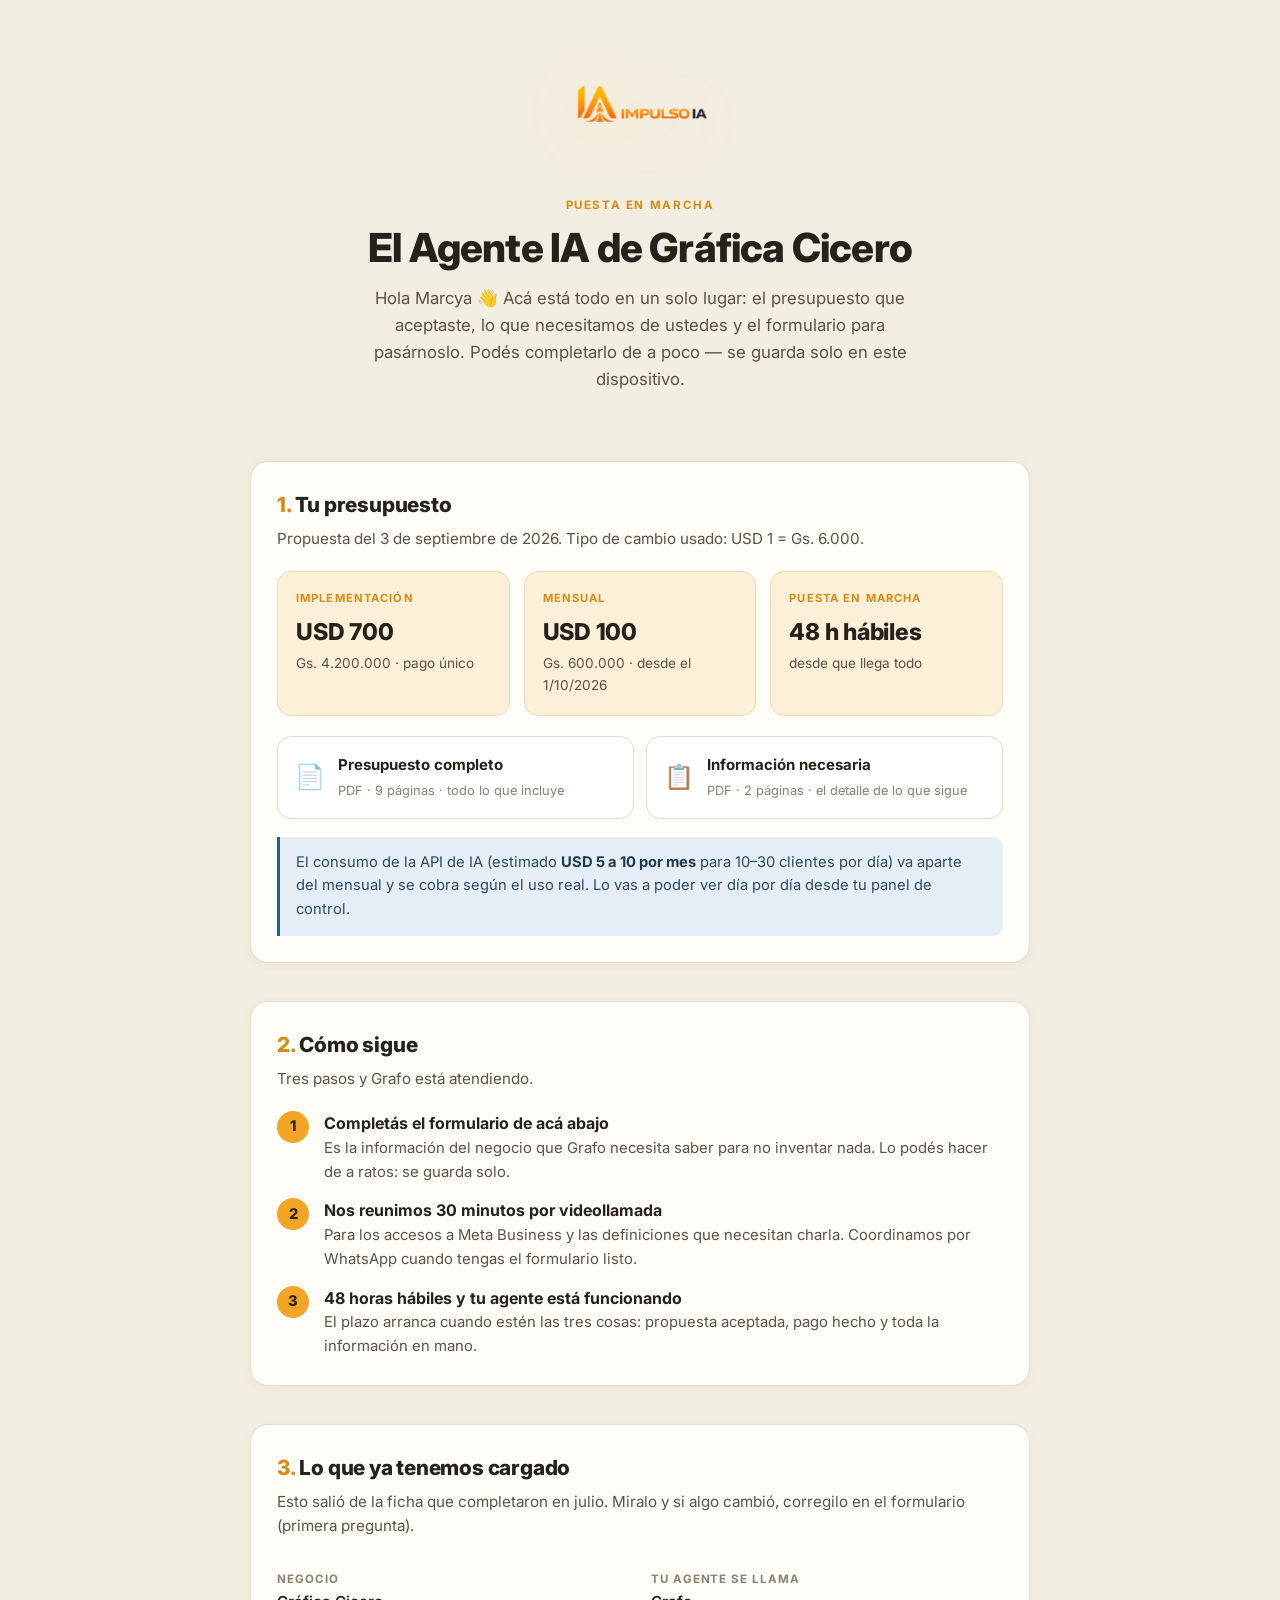
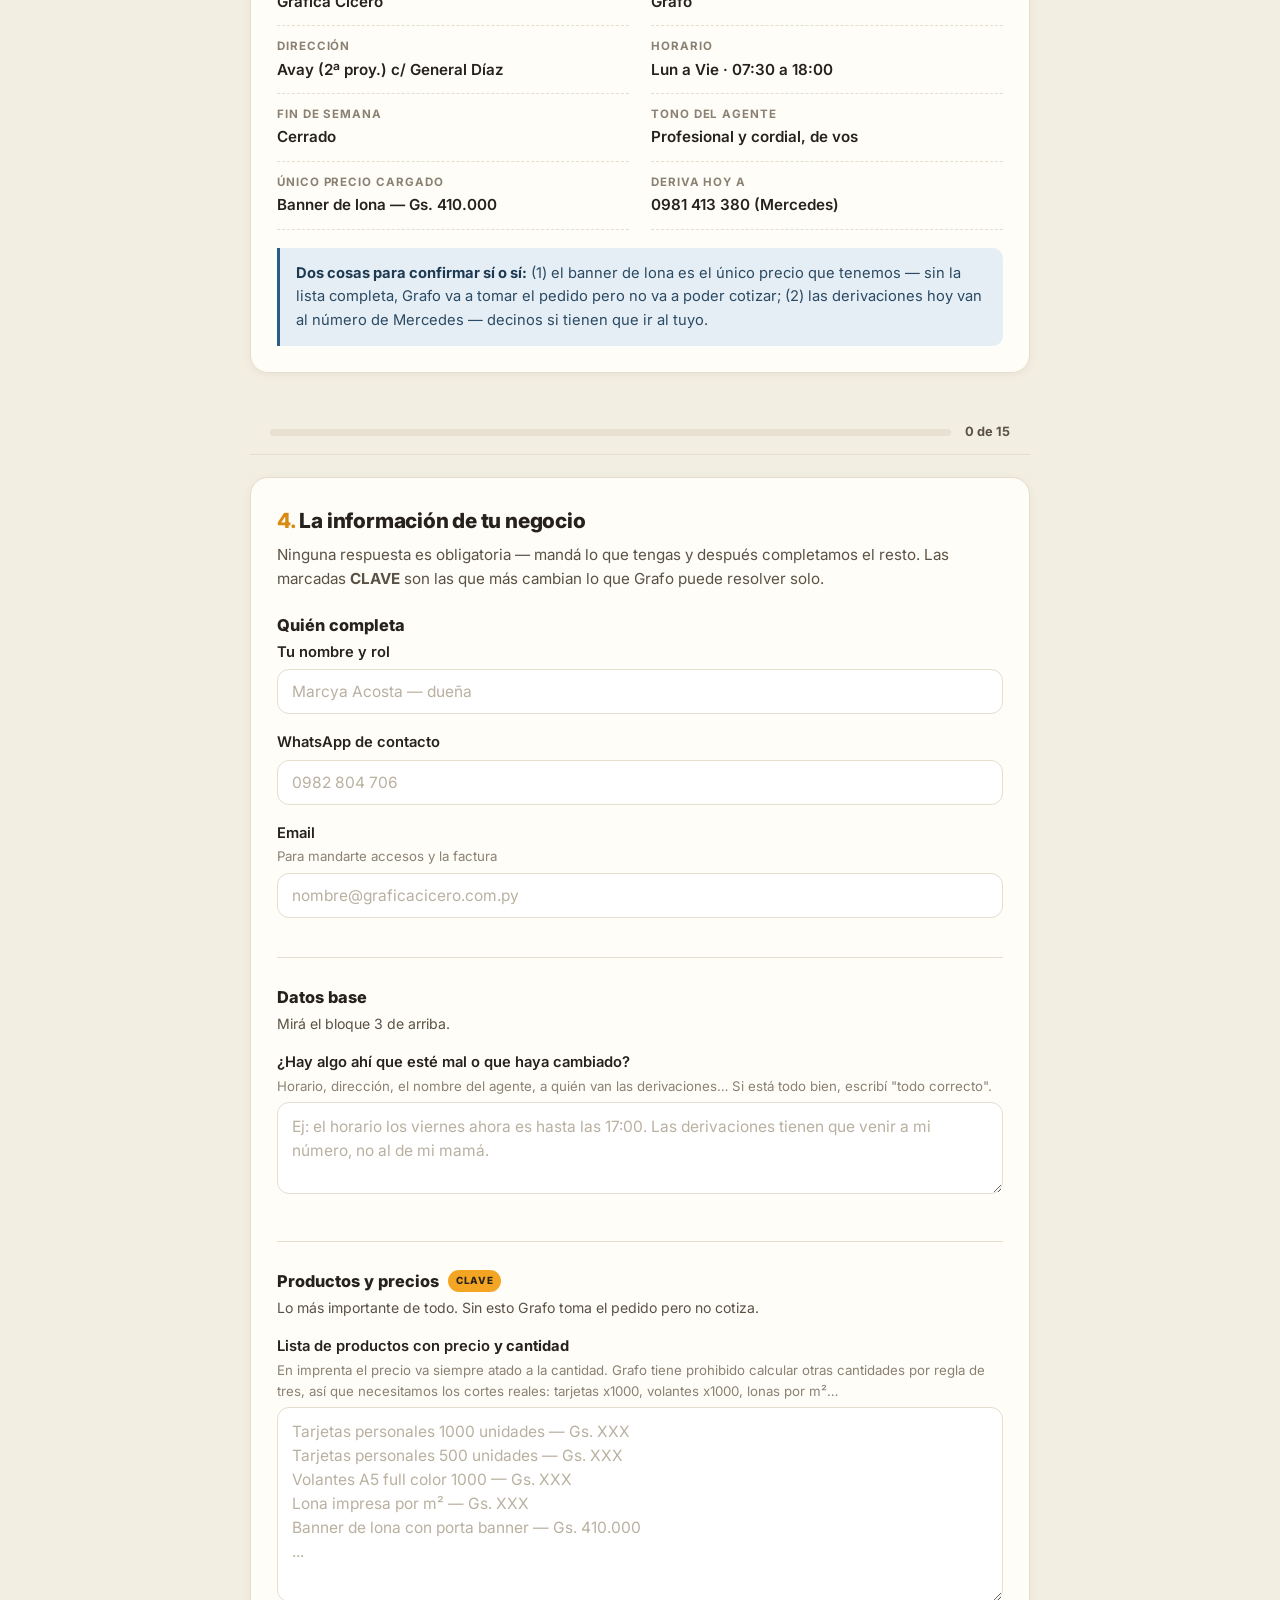
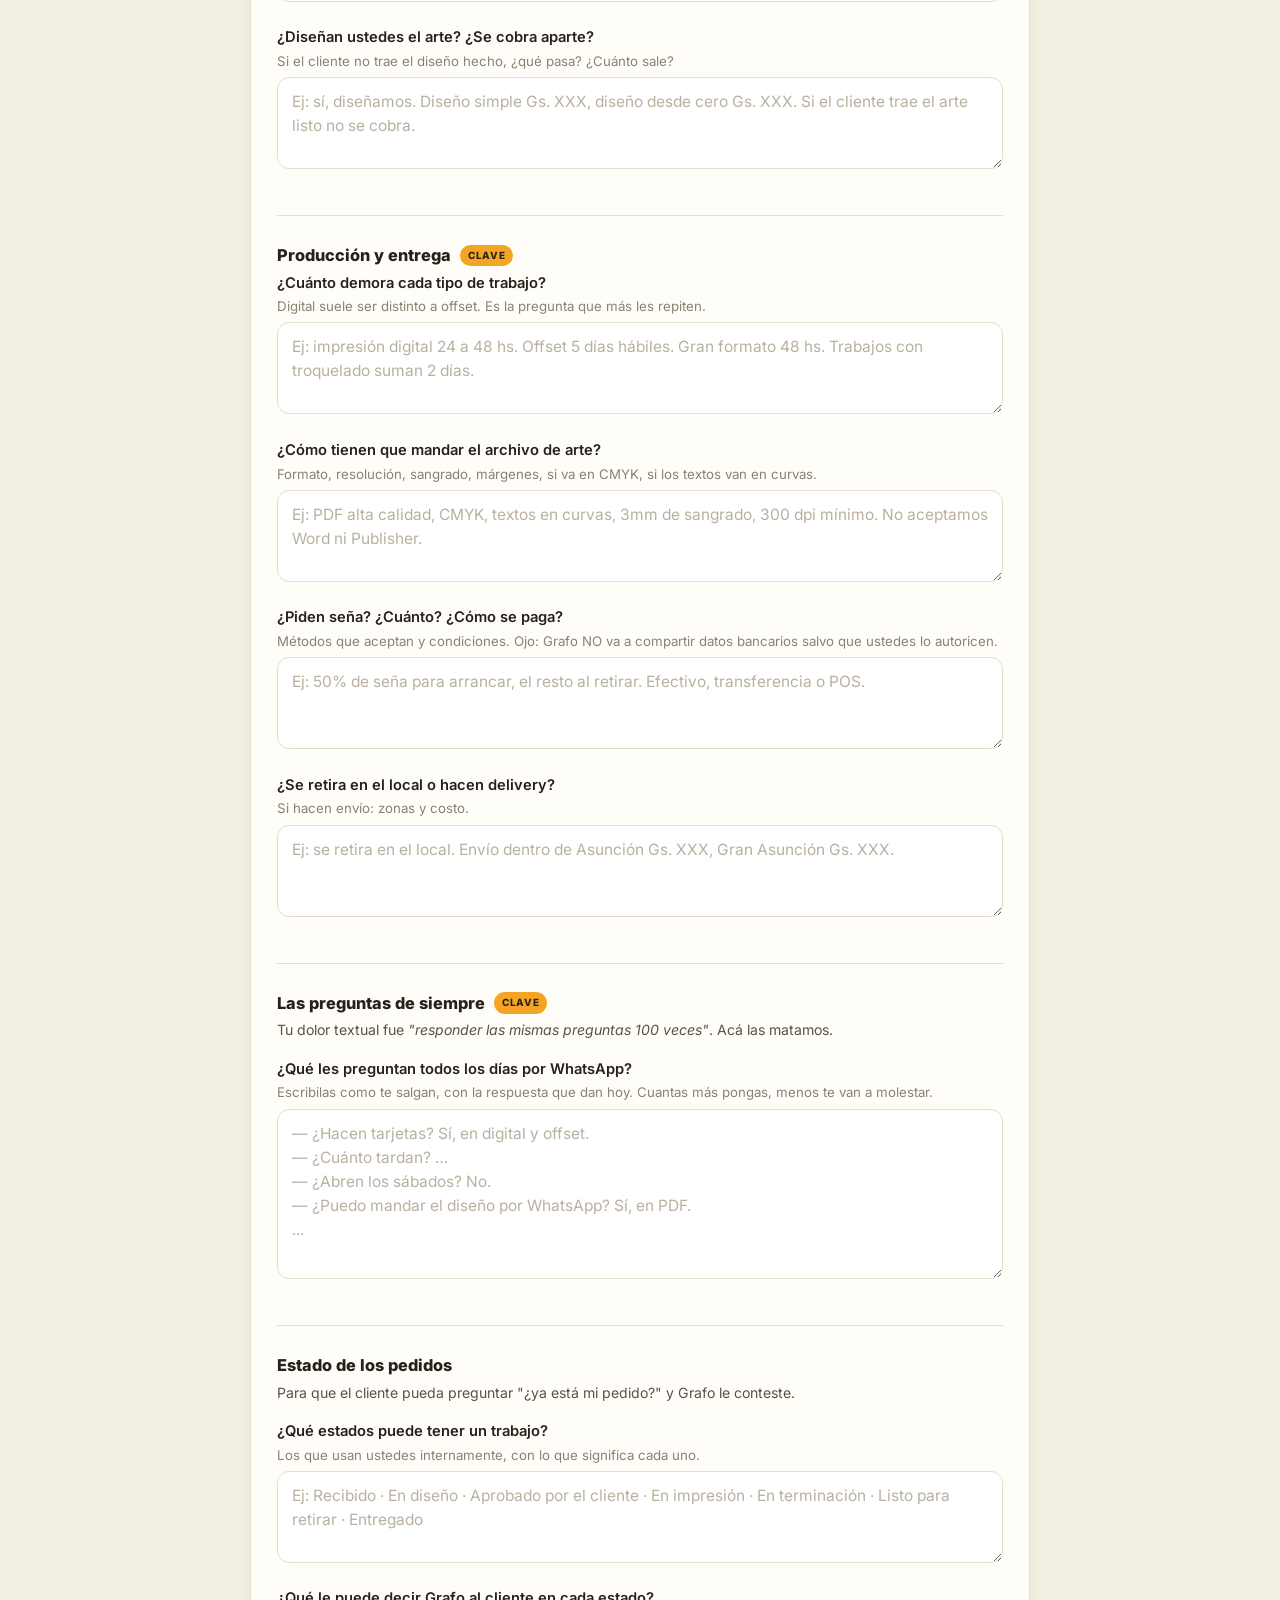
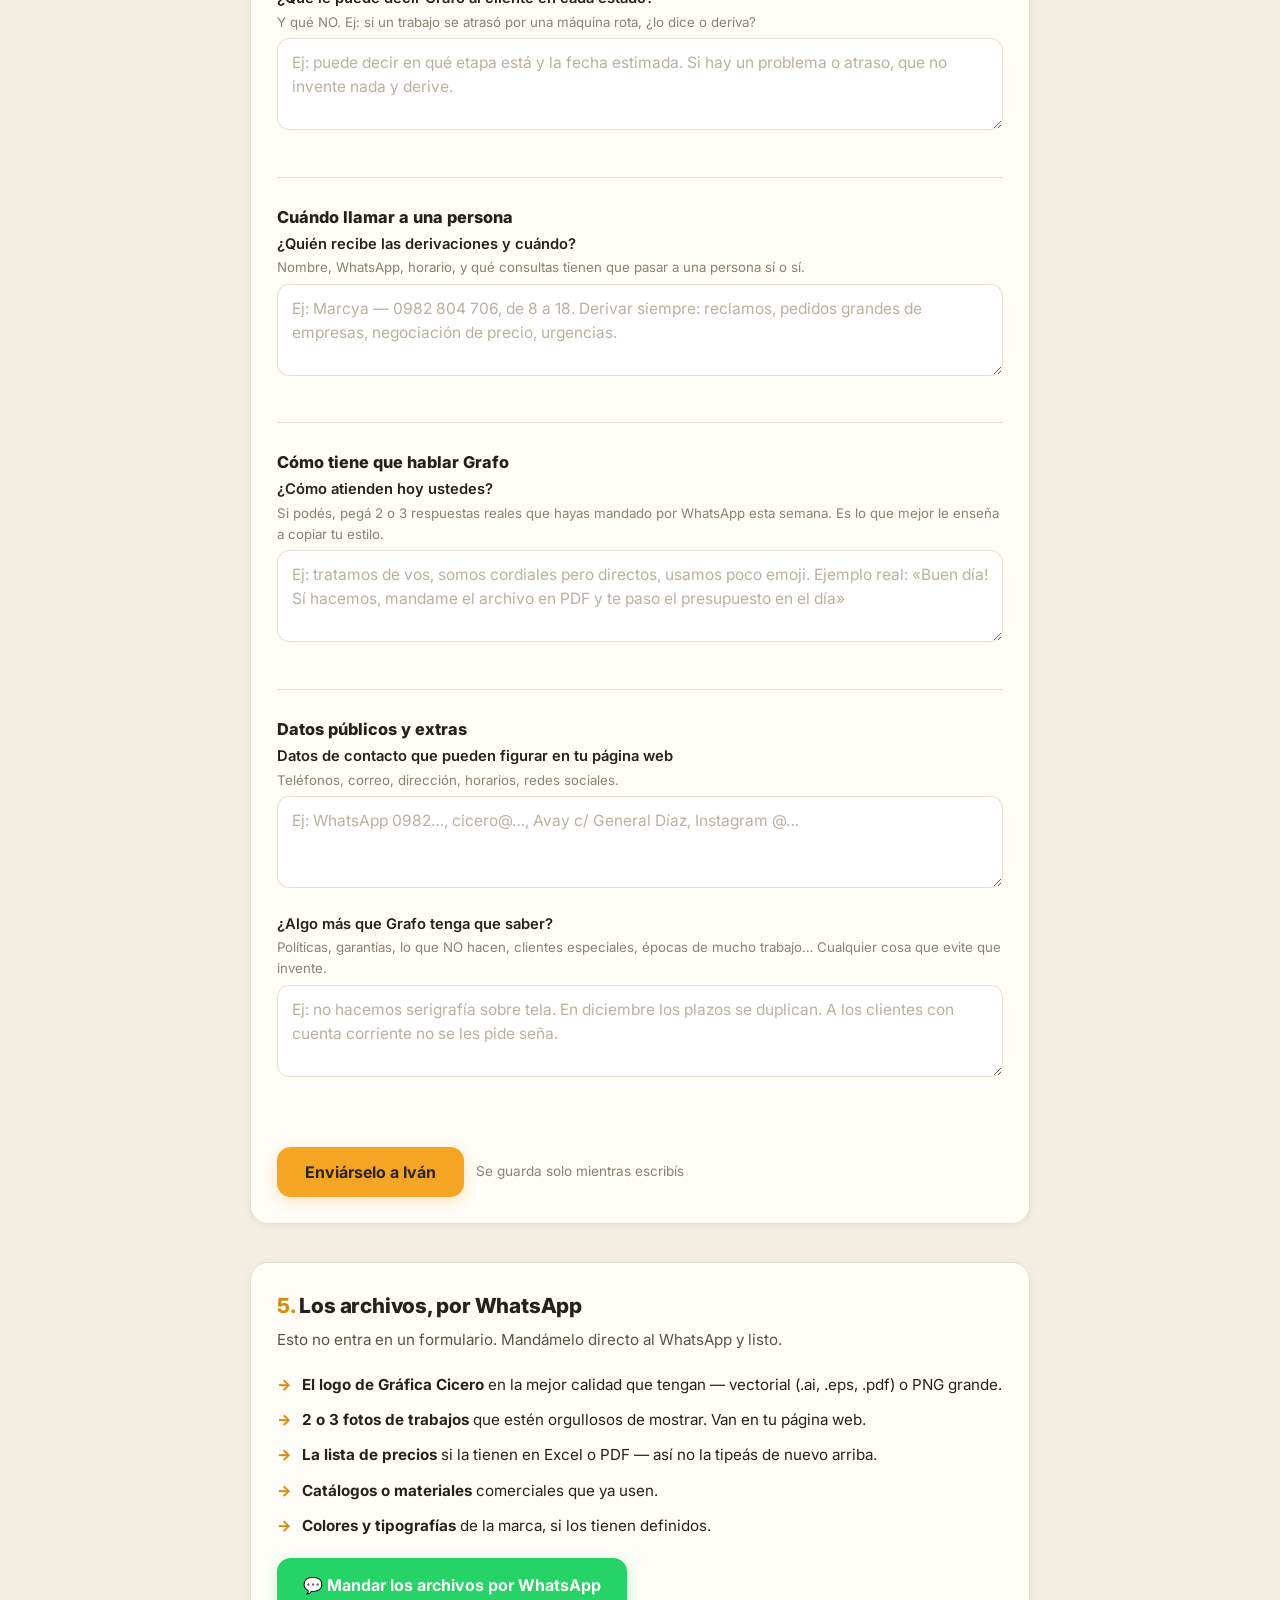
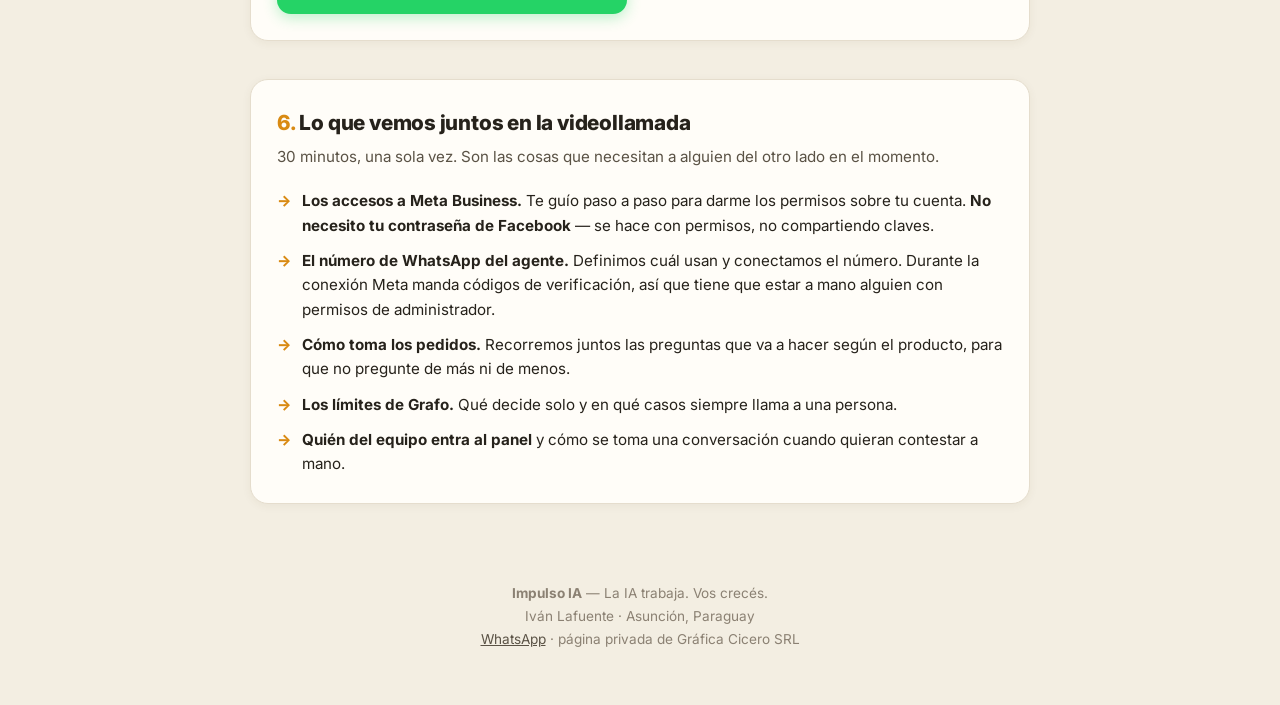
==== cicero-f84e6c615624/index.html @ 538442cf "feat: landing privada de onboarding para Grafica Cicero Pagina en /cicero-f84e6c615624/ (URL secreta" ====
<!DOCTYPE html>
<html lang="es">
<head>
<meta charset="UTF-8">
<meta name="viewport" content="width=device-width, initial-scale=1.0">
<meta name="theme-color" content="#F3EEE2">
<title>Gráfica Cicero — Puesta en marcha de tu Agente IA</title>
<meta name="description" content="Todo lo necesario para poner en marcha el Agente IA de Gráfica Cicero SRL.">
<!-- Página privada: no debe indexarse. Tiene montos del presupuesto. -->
<meta name="robots" content="noindex, nofollow">
<meta name="googlebot" content="noindex, nofollow">
<link rel="icon" href="../assets/favicon.png" type="image/png">
<link rel="preconnect" href="https://fonts.googleapis.com">
<link rel="preconnect" href="https://fonts.gstatic.com" crossorigin>
<link href="https://fonts.googleapis.com/css2?family=Inter:wght@400;500;600;700;800&display=swap" rel="stylesheet">
<style>
  :root{
    --cream:#F3EEE2; --card:#fffdf8; --ink:#26221b; --ink2:#5a5245; --ink3:#8b8173;
    --amber:#F5A524; --amber-dark:#d98a12; --amber-soft:#fdf0d8;
    --line:#e5ddcd; --green:#2f8f4e; --green-soft:#e8f5ec;
    --blue:#2c5d87; --blue-soft:#e6eef5;
    --shadow:0 2px 10px rgba(90,74,40,.06); --shadow-lg:0 10px 34px rgba(90,74,40,.10);
  }
  *{box-sizing:border-box;margin:0;padding:0}
  html{scroll-behavior:smooth}
  body{font-family:'Inter',system-ui,-apple-system,sans-serif;background:var(--cream);color:var(--ink);
    line-height:1.6;-webkit-font-smoothing:antialiased}
  .wrap{max-width:820px;margin:0 auto;padding:0 20px}

  /* ── Encabezado ─────────────────────────────────────────── */
  header{padding:48px 0 30px;text-align:center}
  header img{width:min(52%,180px);height:auto;margin:0 auto 26px;display:block;
    filter:drop-shadow(0 8px 26px rgba(245,165,36,.22))}
  .eyebrow{font-size:.72rem;font-weight:700;letter-spacing:.14em;text-transform:uppercase;
    color:var(--amber-dark);margin-bottom:10px}
  h1{font-size:clamp(1.7rem,5vw,2.5rem);font-weight:800;letter-spacing:-.02em;line-height:1.18}
  .lead{color:var(--ink2);margin-top:14px;font-size:1.05rem;max-width:560px;margin-left:auto;margin-right:auto}

  /* ── Bloques ────────────────────────────────────────────── */
  section{margin:38px 0}
  .card{background:var(--card);border:1px solid var(--line);border-radius:18px;
    padding:26px;box-shadow:var(--shadow)}
  h2{font-size:1.3rem;font-weight:800;letter-spacing:-.01em;margin-bottom:6px}
  h2 .num{color:var(--amber-dark)}
  .sub{color:var(--ink2);font-size:.95rem;margin-bottom:20px}

  /* ── Cifras del acuerdo ─────────────────────────────────── */
  .cifras{display:grid;grid-template-columns:repeat(auto-fit,minmax(180px,1fr));gap:14px;margin-bottom:20px}
  .cifra{background:var(--amber-soft);border:1px solid #f0dcb4;border-radius:14px;padding:18px}
  .cifra .lbl{font-size:.7rem;font-weight:700;letter-spacing:.1em;text-transform:uppercase;color:var(--amber-dark)}
  .cifra .val{font-size:1.45rem;font-weight:800;margin-top:6px;letter-spacing:-.01em}
  .cifra .det{font-size:.85rem;color:var(--ink2);margin-top:2px}

  .docs{display:grid;grid-template-columns:repeat(auto-fit,minmax(240px,1fr));gap:12px}
  a.doc{display:flex;align-items:center;gap:13px;text-decoration:none;color:var(--ink);
    background:#fff;border:1px solid var(--line);border-radius:14px;padding:15px 17px;
    transition:border-color .18s,transform .18s,box-shadow .18s}
  a.doc:hover{border-color:var(--amber);transform:translateY(-2px);box-shadow:var(--shadow-lg)}
  a.doc .ico{font-size:1.5rem;line-height:1;flex-shrink:0}
  a.doc .t{font-weight:700;font-size:.94rem;line-height:1.3}
  a.doc .s{font-size:.8rem;color:var(--ink3)}

  /* ── Pasos ──────────────────────────────────────────────── */
  .pasos{display:grid;gap:14px}
  .paso{display:flex;gap:15px;align-items:flex-start}
  .paso .n{flex-shrink:0;width:32px;height:32px;border-radius:50%;background:var(--amber);
    color:#2a2419;font-weight:800;font-size:.92rem;display:flex;align-items:center;justify-content:center}
  .paso .tit{font-weight:700}
  .paso .txt{color:var(--ink2);font-size:.93rem}

  /* ── Datos que ya tenemos ───────────────────────────────── */
  .datos{display:grid;grid-template-columns:repeat(auto-fit,minmax(230px,1fr));gap:0 22px}
  .dato{padding:11px 0;border-bottom:1px dashed var(--line)}
  .dato .k{font-size:.72rem;font-weight:700;letter-spacing:.08em;text-transform:uppercase;color:var(--ink3)}
  .dato .v{font-weight:600;font-size:.95rem;margin-top:2px}

  .aviso{background:var(--blue-soft);border-left:3px solid var(--blue);border-radius:0 10px 10px 0;
    padding:14px 16px;font-size:.92rem;color:#2b4a63;margin-top:18px}
  .aviso b, .aviso strong{color:#1d3a52}

  /* ── Formulario ─────────────────────────────────────────── */
  .barra{position:sticky;top:0;z-index:20;background:rgba(243,238,226,.94);
    backdrop-filter:blur(8px);border-bottom:1px solid var(--line);padding:11px 0;margin-bottom:22px}
  .barra .wrap{display:flex;align-items:center;gap:14px}
  .prog{flex:1;height:7px;background:#e8e0d0;border-radius:99px;overflow:hidden}
  .prog i{display:block;height:100%;width:0;background:linear-gradient(90deg,var(--amber),var(--amber-dark));
    border-radius:99px;transition:width .35s ease}
  .prog-txt{font-size:.8rem;font-weight:700;color:var(--ink2);white-space:nowrap}

  fieldset{border:none;margin-bottom:26px;padding-bottom:22px;border-bottom:1px solid var(--line)}
  fieldset:last-of-type{border-bottom:none;margin-bottom:8px}
  legend{font-weight:800;font-size:1.02rem;margin-bottom:3px;display:flex;align-items:center;gap:9px}
  .clave{background:var(--amber);color:#2a2419;font-size:.62rem;font-weight:800;letter-spacing:.07em;
    padding:3px 8px;border-radius:99px;text-transform:uppercase}
  .fs-sub{color:var(--ink2);font-size:.88rem;margin-bottom:16px}

  .campo{margin-bottom:17px}
  label{display:block;font-weight:600;font-size:.92rem;margin-bottom:5px}
  .hint{font-weight:400;color:var(--ink3);font-size:.83rem;display:block;margin-top:1px}
  input[type=text],input[type=email],input[type=tel],textarea{
    width:100%;font-family:inherit;font-size:.97rem;color:var(--ink);background:#fff;
    border:1.5px solid var(--line);border-radius:12px;padding:12px 14px;transition:border-color .16s,box-shadow .16s}
  input:focus,textarea:focus{outline:none;border-color:var(--amber);box-shadow:0 0 0 3px rgba(245,165,36,.15)}
  textarea{resize:vertical;min-height:92px;line-height:1.55}
  ::placeholder{color:#b9b0a0}

  .acciones{display:flex;flex-wrap:wrap;gap:12px;align-items:center;margin-top:24px}
  button{font-family:inherit;font-size:1rem;font-weight:700;border:none;border-radius:14px;
    padding:15px 28px;cursor:pointer;transition:transform .16s,box-shadow .16s,background .16s}
  .btn-envio{background:var(--amber);color:#2a2419;box-shadow:0 4px 14px rgba(245,165,36,.3)}
  .btn-envio:hover:not(:disabled){transform:translateY(-2px);box-shadow:0 8px 22px rgba(245,165,36,.38)}
  .btn-envio:disabled{opacity:.55;cursor:not-allowed;transform:none}
  .guardado{font-size:.85rem;color:var(--ink3)}
  .guardado.on{color:var(--green);font-weight:600}

  .resultado{margin-top:18px;padding:16px 18px;border-radius:12px;font-size:.94rem;display:none}
  .resultado.ok{display:block;background:var(--green-soft);border:1px solid #b8dcc4;color:#1e6b38}
  .resultado.err{display:block;background:#fdecec;border:1px solid #f2c4c4;color:#9c2b2b}

  /* ── WhatsApp / reunión ─────────────────────────────────── */
  .lista{list-style:none;display:grid;gap:11px}
  .lista li{display:flex;gap:11px;align-items:flex-start;font-size:.95rem}
  .lista li .b{flex-shrink:0;color:var(--amber-dark);font-weight:800}
  a.btn-wa{display:inline-flex;align-items:center;gap:10px;background:#25D366;color:#fff;
    text-decoration:none;font-weight:700;padding:15px 26px;border-radius:14px;margin-top:20px;
    box-shadow:0 4px 14px rgba(37,211,102,.3);transition:transform .16s,box-shadow .16s}
  a.btn-wa:hover{transform:translateY(-2px);box-shadow:0 8px 22px rgba(37,211,102,.4)}

  footer{text-align:center;padding:40px 0 54px;color:var(--ink3);font-size:.85rem;line-height:1.7}
  footer a{color:var(--ink2)}

  @media(max-width:560px){
    header{padding:34px 0 22px}
    .card{padding:20px;border-radius:15px}
    .acciones{flex-direction:column;align-items:stretch}
    button{width:100%}
  }
</style>
</head>
<body>

<header>
  <div class="wrap">
    <img src="../assets/logo-impulso.png" alt="Impulso IA">
    <div class="eyebrow">Puesta en marcha</div>
    <h1>El Agente IA de Gráfica Cicero</h1>
    <p class="lead">Hola Marcya 👋 Acá está todo en un solo lugar: el presupuesto que aceptaste,
      lo que necesitamos de ustedes y el formulario para pasárnoslo. Podés completarlo de a poco
      — se guarda solo en este dispositivo.</p>
  </div>
</header>

<div class="wrap">

  <!-- ═══ 1. EL ACUERDO ═══ -->
  <section>
    <div class="card">
      <h2><span class="num">1.</span> Tu presupuesto</h2>
      <p class="sub">Propuesta del 3 de septiembre de 2026. Tipo de cambio usado: USD 1 = Gs. 6.000.</p>

      <div class="cifras">
        <div class="cifra">
          <div class="lbl">Implementación</div>
          <div class="val">USD 700</div>
          <div class="det">Gs. 4.200.000 · pago único</div>
        </div>
        <div class="cifra">
          <div class="lbl">Mensual</div>
          <div class="val">USD 100</div>
          <div class="det">Gs. 600.000 · desde el 1/10/2026</div>
        </div>
        <div class="cifra">
          <div class="lbl">Puesta en marcha</div>
          <div class="val">48 h hábiles</div>
          <div class="det">desde que llega todo</div>
        </div>
      </div>

      <div class="docs">
        <a class="doc" href="docs/presupuesto-agente-ia.pdf" target="_blank" rel="noopener">
          <span class="ico">📄</span>
          <span><span class="t">Presupuesto completo</span><br><span class="s">PDF · 9 páginas · todo lo que incluye</span></span>
        </a>
        <a class="doc" href="docs/puesta-en-marcha.pdf" target="_blank" rel="noopener">
          <span class="ico">📋</span>
          <span><span class="t">Información necesaria</span><br><span class="s">PDF · 2 páginas · el detalle de lo que sigue</span></span>
        </a>
      </div>

      <div class="aviso">
        El consumo de la API de IA (estimado <b>USD 5 a 10 por mes</b> para 10–30 clientes por día)
        va aparte del mensual y se cobra según el uso real. Lo vas a poder ver día por día
        desde tu panel de control.
      </div>
    </div>
  </section>

  <!-- ═══ 2. CÓMO SIGUE ═══ -->
  <section>
    <div class="card">
      <h2><span class="num">2.</span> Cómo sigue</h2>
      <p class="sub">Tres pasos y Grafo está atendiendo.</p>
      <div class="pasos">
        <div class="paso">
          <div class="n">1</div>
          <div>
            <div class="tit">Completás el formulario de acá abajo</div>
            <div class="txt">Es la información del negocio que Grafo necesita saber para no inventar nada.
              Lo podés hacer de a ratos: se guarda solo.</div>
          </div>
        </div>
        <div class="paso">
          <div class="n">2</div>
          <div>
            <div class="tit">Nos reunimos 30 minutos por videollamada</div>
            <div class="txt">Para los accesos a Meta Business y las definiciones que necesitan charla.
              Coordinamos por WhatsApp cuando tengas el formulario listo.</div>
          </div>
        </div>
        <div class="paso">
          <div class="n">3</div>
          <div>
            <div class="tit">48 horas hábiles y tu agente está funcionando</div>
            <div class="txt">El plazo arranca cuando estén las tres cosas: propuesta aceptada,
              pago hecho y toda la información en mano.</div>
          </div>
        </div>
      </div>
    </div>
  </section>

  <!-- ═══ 3. LO QUE YA SABEMOS ═══ -->
  <section>
    <div class="card">
      <h2><span class="num">3.</span> Lo que ya tenemos cargado</h2>
      <p class="sub">Esto salió de la ficha que completaron en julio. Miralo y si algo cambió,
        corregilo en el formulario (primera pregunta).</p>
      <div class="datos">
        <div class="dato"><div class="k">Negocio</div><div class="v">Gráfica Cicero</div></div>
        <div class="dato"><div class="k">Tu agente se llama</div><div class="v">Grafo</div></div>
        <div class="dato"><div class="k">Dirección</div><div class="v">Avay (2ª proy.) c/ General Díaz</div></div>
        <div class="dato"><div class="k">Horario</div><div class="v">Lun a Vie · 07:30 a 18:00</div></div>
        <div class="dato"><div class="k">Fin de semana</div><div class="v">Cerrado</div></div>
        <div class="dato"><div class="k">Tono del agente</div><div class="v">Profesional y cordial, de vos</div></div>
        <div class="dato"><div class="k">Único precio cargado</div><div class="v">Banner de lona — Gs. 410.000</div></div>
        <div class="dato"><div class="k">Deriva hoy a</div><div class="v">0981 413 380 (Mercedes)</div></div>
      </div>
      <div class="aviso">
        <b>Dos cosas para confirmar sí o sí:</b> (1) el banner de lona es el único precio que tenemos —
        sin la lista completa, Grafo va a tomar el pedido pero no va a poder cotizar;
        (2) las derivaciones hoy van al número de Mercedes — decinos si tienen que ir al tuyo.
      </div>
    </div>
  </section>

  <!-- ═══ 4. FORMULARIO ═══ -->
  <section id="form">
    <div class="barra">
      <div class="wrap">
        <div class="prog"><i id="progBar"></i></div>
        <div class="prog-txt"><span id="progTxt">0</span> de 15</div>
      </div>
    </div>

    <div class="card">
      <h2><span class="num">4.</span> La información de tu negocio</h2>
      <p class="sub">Ninguna respuesta es obligatoria — mandá lo que tengas y después completamos el resto.
        Las marcadas <b>CLAVE</b> son las que más cambian lo que Grafo puede resolver solo.</p>

      <form id="onb" novalidate>

        <fieldset>
          <legend>Quién completa</legend>
          <div class="campo">
            <label for="contacto">Tu nombre y rol</label>
            <input type="text" id="contacto" name="contacto" placeholder="Marcya Acosta — dueña">
          </div>
          <div class="campo">
            <label for="whatsapp">WhatsApp de contacto</label>
            <input type="tel" id="whatsapp" name="whatsapp" placeholder="0982 804 706">
          </div>
          <div class="campo">
            <label for="email">Email <span class="hint">Para mandarte accesos y la factura</span></label>
            <input type="email" id="email" name="email" placeholder="nombre@graficacicero.com.py">
          </div>
        </fieldset>

        <fieldset>
          <legend>Datos base</legend>
          <p class="fs-sub">Mirá el bloque 3 de arriba.</p>
          <div class="campo">
            <label for="correcciones">¿Hay algo ahí que esté mal o que haya cambiado?
              <span class="hint">Horario, dirección, el nombre del agente, a quién van las derivaciones… Si está todo bien, escribí "todo correcto".</span></label>
            <textarea id="correcciones" name="correcciones" placeholder="Ej: el horario los viernes ahora es hasta las 17:00. Las derivaciones tienen que venir a mi número, no al de mi mamá."></textarea>
          </div>
        </fieldset>

        <fieldset>
          <legend>Productos y precios <span class="clave">Clave</span></legend>
          <p class="fs-sub">Lo más importante de todo. Sin esto Grafo toma el pedido pero no cotiza.</p>
          <div class="campo">
            <label for="precios">Lista de productos con precio <b>y cantidad</b>
              <span class="hint">En imprenta el precio va siempre atado a la cantidad. Grafo tiene prohibido calcular otras cantidades por regla de tres, así que necesitamos los cortes reales: tarjetas x1000, volantes x1000, lonas por m²…</span></label>
            <textarea id="precios" name="precios" rows="7" placeholder="Tarjetas personales 1000 unidades — Gs. XXX&#10;Tarjetas personales 500 unidades — Gs. XXX&#10;Volantes A5 full color 1000 — Gs. XXX&#10;Lona impresa por m² — Gs. XXX&#10;Banner de lona con porta banner — Gs. 410.000&#10;..."></textarea>
          </div>
          <div class="campo">
            <label for="disenio">¿Diseñan ustedes el arte? ¿Se cobra aparte?
              <span class="hint">Si el cliente no trae el diseño hecho, ¿qué pasa? ¿Cuánto sale?</span></label>
            <textarea id="disenio" name="disenio" placeholder="Ej: sí, diseñamos. Diseño simple Gs. XXX, diseño desde cero Gs. XXX. Si el cliente trae el arte listo no se cobra."></textarea>
          </div>
        </fieldset>

        <fieldset>
          <legend>Producción y entrega <span class="clave">Clave</span></legend>
          <div class="campo">
            <label for="plazos">¿Cuánto demora cada tipo de trabajo?
              <span class="hint">Digital suele ser distinto a offset. Es la pregunta que más les repiten.</span></label>
            <textarea id="plazos" name="plazos" placeholder="Ej: impresión digital 24 a 48 hs. Offset 5 días hábiles. Gran formato 48 hs. Trabajos con troquelado suman 2 días."></textarea>
          </div>
          <div class="campo">
            <label for="arte">¿Cómo tienen que mandar el archivo de arte?
              <span class="hint">Formato, resolución, sangrado, márgenes, si va en CMYK, si los textos van en curvas.</span></label>
            <textarea id="arte" name="arte" placeholder="Ej: PDF alta calidad, CMYK, textos en curvas, 3mm de sangrado, 300 dpi mínimo. No aceptamos Word ni Publisher."></textarea>
          </div>
          <div class="campo">
            <label for="senia">¿Piden seña? ¿Cuánto? ¿Cómo se paga?
              <span class="hint">Métodos que aceptan y condiciones. Ojo: Grafo NO va a compartir datos bancarios salvo que ustedes lo autoricen.</span></label>
            <textarea id="senia" name="senia" placeholder="Ej: 50% de seña para arrancar, el resto al retirar. Efectivo, transferencia o POS."></textarea>
          </div>
          <div class="campo">
            <label for="entrega">¿Se retira en el local o hacen delivery?
              <span class="hint">Si hacen envío: zonas y costo.</span></label>
            <textarea id="entrega" name="entrega" placeholder="Ej: se retira en el local. Envío dentro de Asunción Gs. XXX, Gran Asunción Gs. XXX."></textarea>
          </div>
        </fieldset>

        <fieldset>
          <legend>Las preguntas de siempre <span class="clave">Clave</span></legend>
          <p class="fs-sub">Tu dolor textual fue <i>"responder las mismas preguntas 100 veces"</i>. Acá las matamos.</p>
          <div class="campo">
            <label for="faq">¿Qué les preguntan todos los días por WhatsApp?
              <span class="hint">Escribilas como te salgan, con la respuesta que dan hoy. Cuantas más pongas, menos te van a molestar.</span></label>
            <textarea id="faq" name="faq" rows="6" placeholder="— ¿Hacen tarjetas? Sí, en digital y offset.&#10;— ¿Cuánto tardan? …&#10;— ¿Abren los sábados? No.&#10;— ¿Puedo mandar el diseño por WhatsApp? Sí, en PDF.&#10;..."></textarea>
          </div>
        </fieldset>

        <fieldset>
          <legend>Estado de los pedidos</legend>
          <p class="fs-sub">Para que el cliente pueda preguntar "¿ya está mi pedido?" y Grafo le conteste.</p>
          <div class="campo">
            <label for="estados">¿Qué estados puede tener un trabajo?
              <span class="hint">Los que usan ustedes internamente, con lo que significa cada uno.</span></label>
            <textarea id="estados" name="estados" placeholder="Ej: Recibido · En diseño · Aprobado por el cliente · En impresión · En terminación · Listo para retirar · Entregado"></textarea>
          </div>
          <div class="campo">
            <label for="comunica">¿Qué le puede decir Grafo al cliente en cada estado?
              <span class="hint">Y qué NO. Ej: si un trabajo se atrasó por una máquina rota, ¿lo dice o deriva?</span></label>
            <textarea id="comunica" name="comunica" placeholder="Ej: puede decir en qué etapa está y la fecha estimada. Si hay un problema o atraso, que no invente nada y derive."></textarea>
          </div>
        </fieldset>

        <fieldset>
          <legend>Cuándo llamar a una persona</legend>
          <div class="campo">
            <label for="derivacion">¿Quién recibe las derivaciones y cuándo?
              <span class="hint">Nombre, WhatsApp, horario, y qué consultas tienen que pasar a una persona sí o sí.</span></label>
            <textarea id="derivacion" name="derivacion" placeholder="Ej: Marcya — 0982 804 706, de 8 a 18. Derivar siempre: reclamos, pedidos grandes de empresas, negociación de precio, urgencias."></textarea>
          </div>
        </fieldset>

        <fieldset>
          <legend>Cómo tiene que hablar Grafo</legend>
          <div class="campo">
            <label for="tono">¿Cómo atienden hoy ustedes?
              <span class="hint">Si podés, pegá 2 o 3 respuestas reales que hayas mandado por WhatsApp esta semana. Es lo que mejor le enseña a copiar tu estilo.</span></label>
            <textarea id="tono" name="tono" placeholder="Ej: tratamos de vos, somos cordiales pero directos, usamos poco emoji. Ejemplo real: «Buen día! Sí hacemos, mandame el archivo en PDF y te paso el presupuesto en el día»"></textarea>
          </div>
        </fieldset>

        <fieldset>
          <legend>Datos públicos y extras</legend>
          <div class="campo">
            <label for="publicos">Datos de contacto que pueden figurar en tu página web
              <span class="hint">Teléfonos, correo, dirección, horarios, redes sociales.</span></label>
            <textarea id="publicos" name="publicos" placeholder="Ej: WhatsApp 0982…, cicero@…, Avay c/ General Díaz, Instagram @…"></textarea>
          </div>
          <div class="campo">
            <label for="otros">¿Algo más que Grafo tenga que saber?
              <span class="hint">Políticas, garantías, lo que NO hacen, clientes especiales, épocas de mucho trabajo… Cualquier cosa que evite que invente.</span></label>
            <textarea id="otros" name="otros" placeholder="Ej: no hacemos serigrafía sobre tela. En diciembre los plazos se duplican. A los clientes con cuenta corriente no se les pide seña."></textarea>
          </div>
        </fieldset>

        <div class="acciones">
          <button type="submit" class="btn-envio" id="btnEnviar">Enviárselo a Iván</button>
          <span class="guardado" id="guardado">Se guarda solo mientras escribís</span>
        </div>
        <div class="resultado" id="resultado"></div>
      </form>
    </div>
  </section>

  <!-- ═══ 5. POR WHATSAPP ═══ -->
  <section>
    <div class="card">
      <h2><span class="num">5.</span> Los archivos, por WhatsApp</h2>
      <p class="sub">Esto no entra en un formulario. Mandámelo directo al WhatsApp y listo.</p>
      <ul class="lista">
        <li><span class="b">→</span><span><b>El logo de Gráfica Cicero</b> en la mejor calidad que tengan — vectorial (.ai, .eps, .pdf) o PNG grande.</span></li>
        <li><span class="b">→</span><span><b>2 o 3 fotos de trabajos</b> que estén orgullosos de mostrar. Van en tu página web.</span></li>
        <li><span class="b">→</span><span><b>La lista de precios</b> si la tienen en Excel o PDF — así no la tipeás de nuevo arriba.</span></li>
        <li><span class="b">→</span><span><b>Catálogos o materiales</b> comerciales que ya usen.</span></li>
        <li><span class="b">→</span><span><b>Colores y tipografías</b> de la marca, si los tienen definidos.</span></li>
      </ul>
      <a class="btn-wa" href="https://wa.me/595982790407?text=Hola%20Iv%C3%A1n%2C%20soy%20de%20Gr%C3%A1fica%20Cicero.%20Te%20mando%20los%20archivos%20para%20el%20agente." target="_blank" rel="noopener">
        💬 Mandar los archivos por WhatsApp
      </a>
    </div>
  </section>

  <!-- ═══ 6. LA REUNIÓN ═══ -->
  <section>
    <div class="card">
      <h2><span class="num">6.</span> Lo que vemos juntos en la videollamada</h2>
      <p class="sub">30 minutos, una sola vez. Son las cosas que necesitan a alguien del otro lado en el momento.</p>
      <ul class="lista">
        <li><span class="b">→</span><span><b>Los accesos a Meta Business.</b> Te guío paso a paso para darme los permisos sobre tu cuenta.
          <b>No necesito tu contraseña de Facebook</b> — se hace con permisos, no compartiendo claves.</span></li>
        <li><span class="b">→</span><span><b>El número de WhatsApp del agente.</b> Definimos cuál usan y conectamos el número.
          Durante la conexión Meta manda códigos de verificación, así que tiene que estar a mano alguien con permisos de administrador.</span></li>
        <li><span class="b">→</span><span><b>Cómo toma los pedidos.</b> Recorremos juntos las preguntas que va a hacer según el producto,
          para que no pregunte de más ni de menos.</span></li>
        <li><span class="b">→</span><span><b>Los límites de Grafo.</b> Qué decide solo y en qué casos siempre llama a una persona.</span></li>
        <li><span class="b">→</span><span><b>Quién del equipo entra al panel</b> y cómo se toma una conversación cuando quieran contestar a mano.</span></li>
      </ul>
    </div>
  </section>

</div>

<footer>
  <div class="wrap">
    <b>Impulso IA</b> — La IA trabaja. Vos crecés.<br>
    Iván Lafuente · Asunción, Paraguay<br>
    <a href="https://wa.me/595982790407">WhatsApp</a> · página privada de Gráfica Cicero SRL
  </div>
</footer>

<script>
(function(){
  "use strict";

  var form   = document.getElementById("onb");
  var campos = Array.prototype.slice.call(form.querySelectorAll("input, textarea"));
  var CLAVE  = "cicero-onboarding-v1";

  // ── Autoguardado local ────────────────────────────────────────────────
  // Es un formulario largo: nadie lo completa de una sentada. Si se cierra la
  // pestaña sin esto, se pierde todo y no vuelve a intentarlo.
  function guardar(){
    try{
      var datos = {};
      campos.forEach(function(c){ if(c.value.trim()) datos[c.name] = c.value; });
      localStorage.setItem(CLAVE, JSON.stringify(datos));
      marcarGuardado();
    }catch(e){ /* modo privado o storage lleno: seguimos sin autoguardado */ }
  }

  function restaurar(){
    try{
      var crudo = localStorage.getItem(CLAVE);
      if(!crudo) return;
      var datos = JSON.parse(crudo);
      campos.forEach(function(c){ if(datos[c.name]) c.value = datos[c.name]; });
    }catch(e){ /* dato corrupto: arrancamos en blanco */ }
  }

  var timerGuardado;
  var elGuardado = document.getElementById("guardado");
  function marcarGuardado(){
    elGuardado.textContent = "✓ Guardado en este dispositivo";
    elGuardado.classList.add("on");
    clearTimeout(timerGuardado);
    timerGuardado = setTimeout(function(){
      elGuardado.textContent = "Se guarda solo mientras escribís";
      elGuardado.classList.remove("on");
    }, 2600);
  }

  // ── Progreso ──────────────────────────────────────────────────────────
  var barra = document.getElementById("progBar");
  var txt   = document.getElementById("progTxt");
  var TOTAL = campos.length;

  function progreso(){
    var hechos = campos.filter(function(c){ return c.value.trim() !== ""; }).length;
    barra.style.width = (hechos / TOTAL * 100) + "%";
    txt.textContent = hechos;
  }

  campos.forEach(function(c){
    c.addEventListener("input", function(){
      progreso();
      clearTimeout(c._t);
      c._t = setTimeout(guardar, 700);
    });
  });

  // ── Envío ─────────────────────────────────────────────────────────────
  var btn = document.getElementById("btnEnviar");
  var res = document.getElementById("resultado");

  form.addEventListener("submit", function(ev){
    ev.preventDefault();

    var datos = {};
    campos.forEach(function(c){ datos[c.name] = c.value.trim(); });

    var algo = campos.some(function(c){ return c.value.trim() !== ""; });
    if(!algo){
      res.className = "resultado err";
      res.textContent = "Completá al menos una respuesta antes de enviar.";
      return;
    }

    btn.disabled = true;
    btn.textContent = "Enviando…";
    res.className = "resultado";
    res.textContent = "";

    fetch("/api/onboarding", {
      method: "POST",
      headers: {"Content-Type": "application/json"},
      body: JSON.stringify(datos)
    })
    .then(function(r){ return r.json().then(function(j){ return {ok: r.ok, body: j}; }); })
    .then(function(r){
      if(!r.ok || !r.body.ok) throw new Error((r.body && r.body.error) || "No se pudo enviar");
      res.className = "resultado ok";
      res.innerHTML = "<b>¡Listo, llegó!</b> Iván ya recibió lo que mandaste. " +
        "Podés seguir completando lo que falte y volver a enviar cuando quieras — " +
        "tus respuestas siguen guardadas acá.";
      btn.textContent = "Enviar de nuevo";
      btn.disabled = false;
    })
    .catch(function(err){
      res.className = "resultado err";
      res.innerHTML = "<b>No se pudo enviar.</b> " + (err.message || "") +
        "<br>Probá de nuevo en un minuto. Si sigue fallando, escribile a Iván por " +
        "<a href='https://wa.me/595982790407'>WhatsApp</a> — tus respuestas no se perdieron, " +
        "quedan guardadas en este dispositivo.";
      btn.textContent = "Reintentar envío";
      btn.disabled = false;
    });
  });

  restaurar();
  progreso();
})();
</script>

</body>
</html>
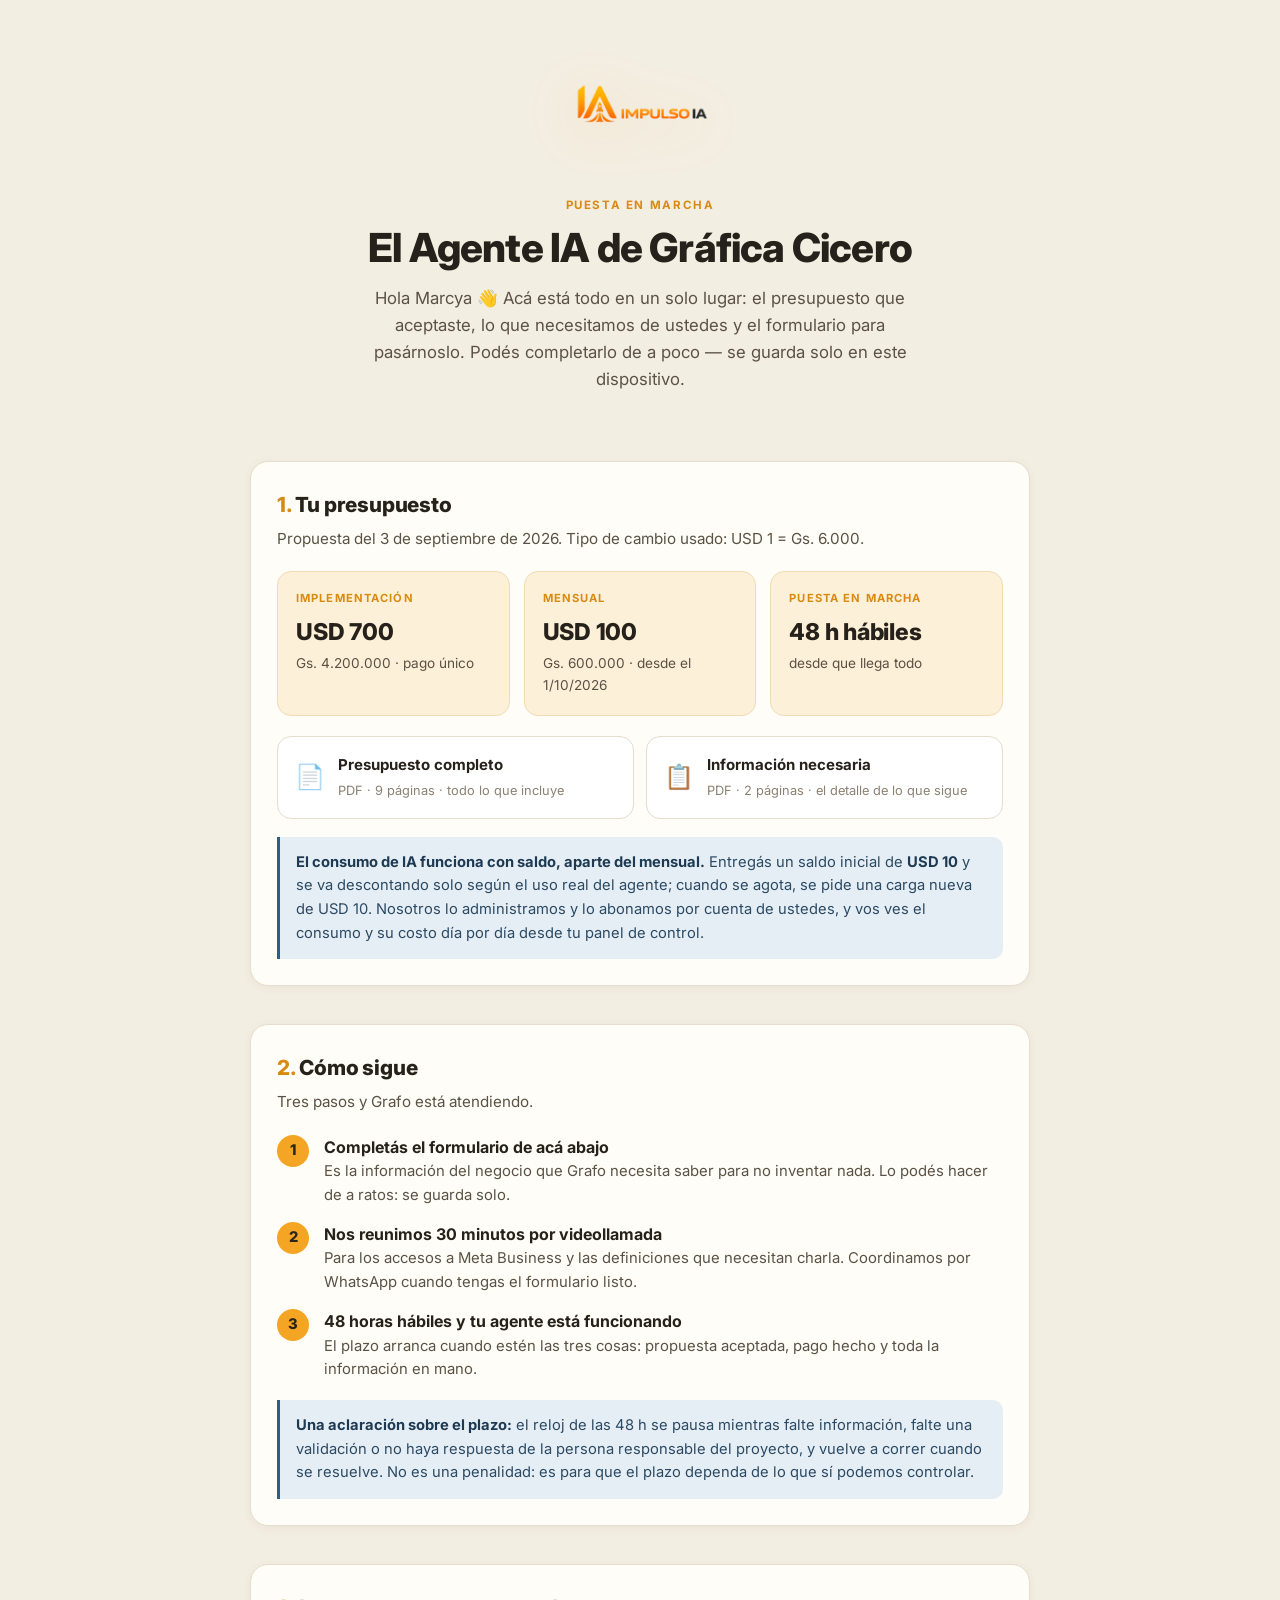
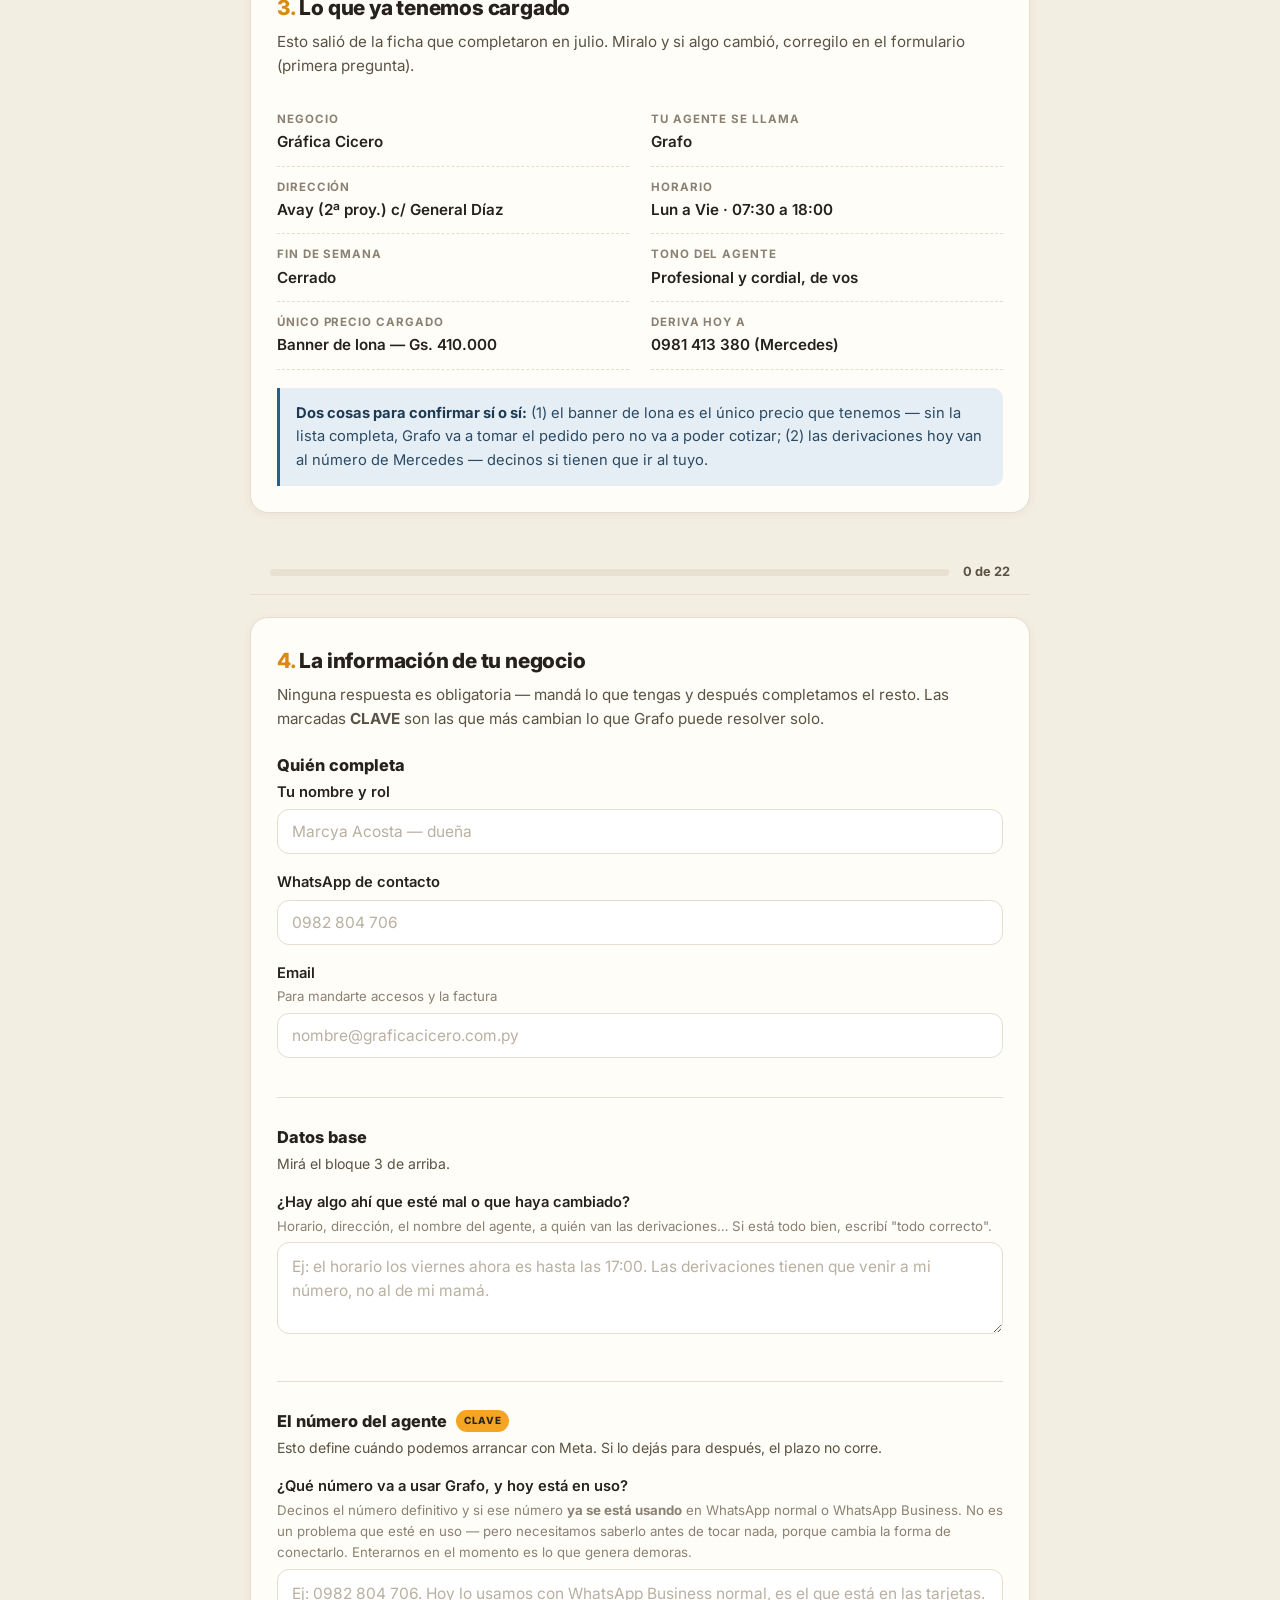
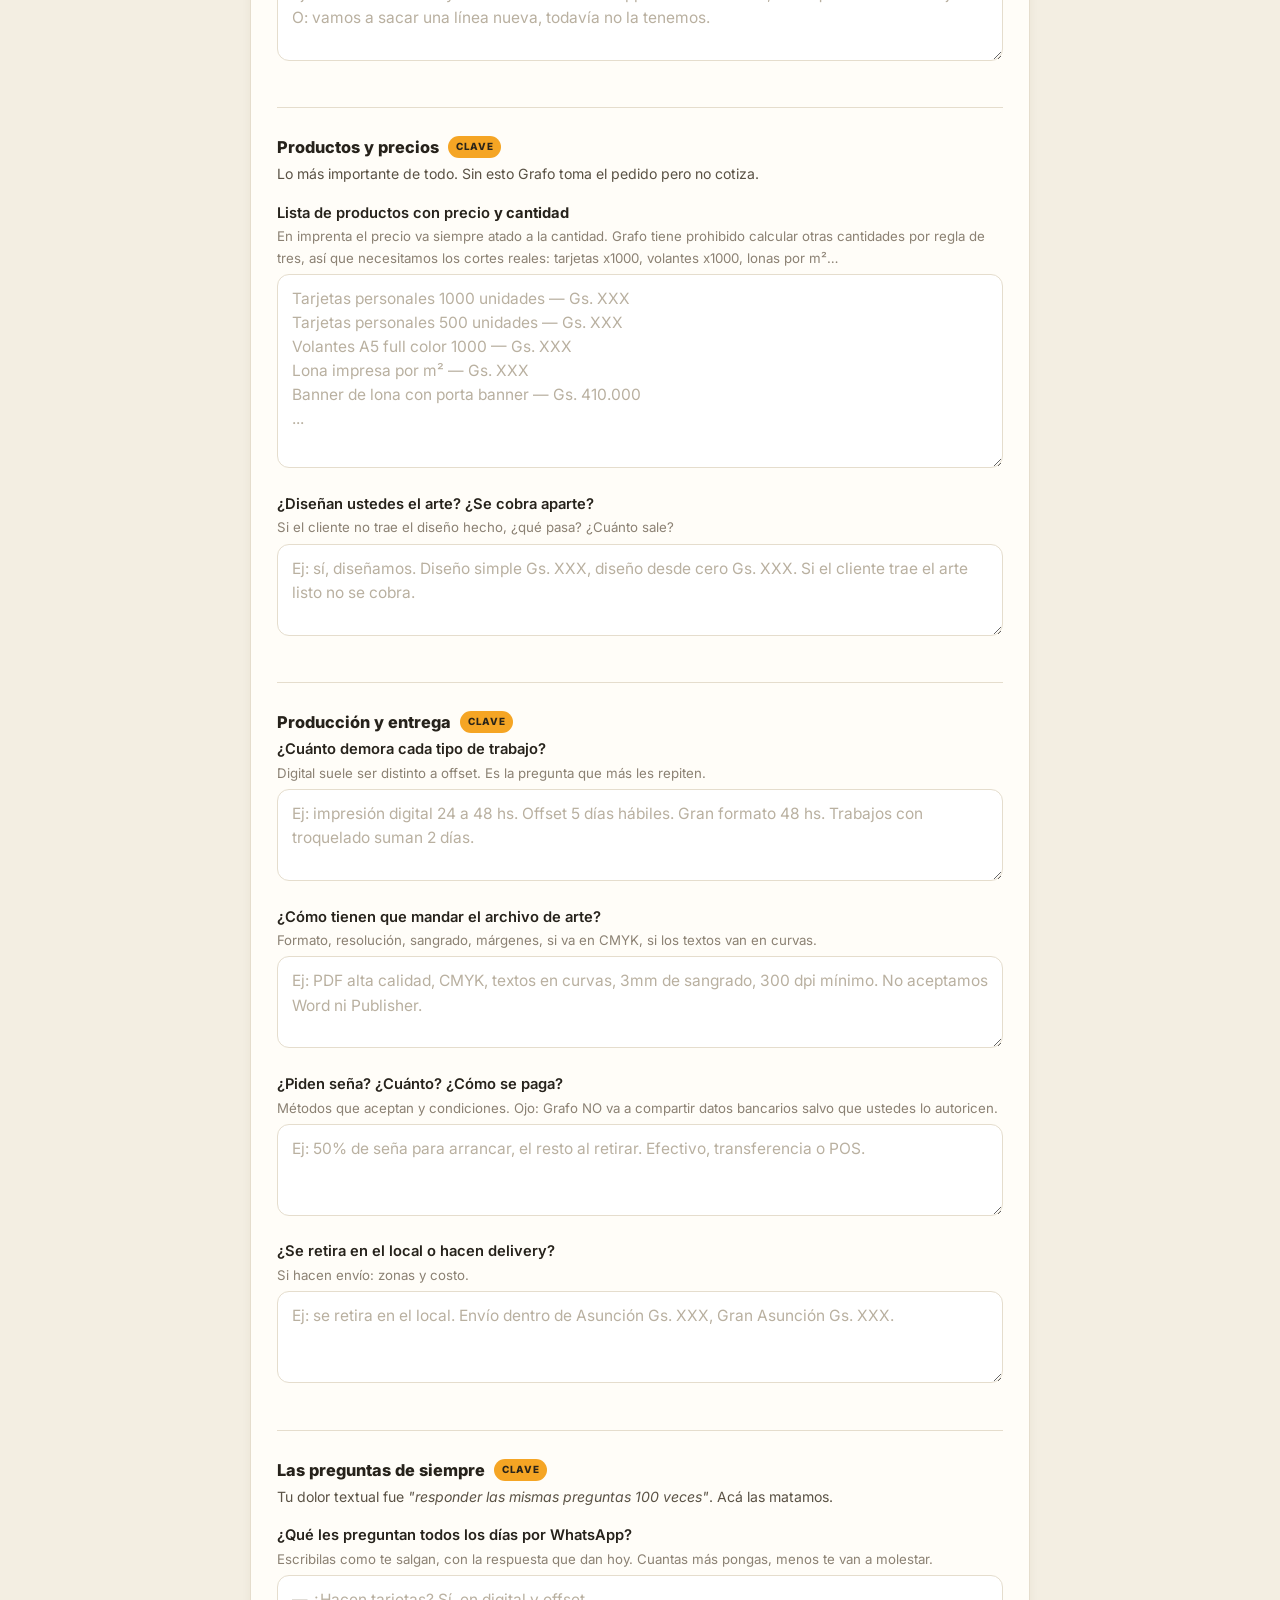
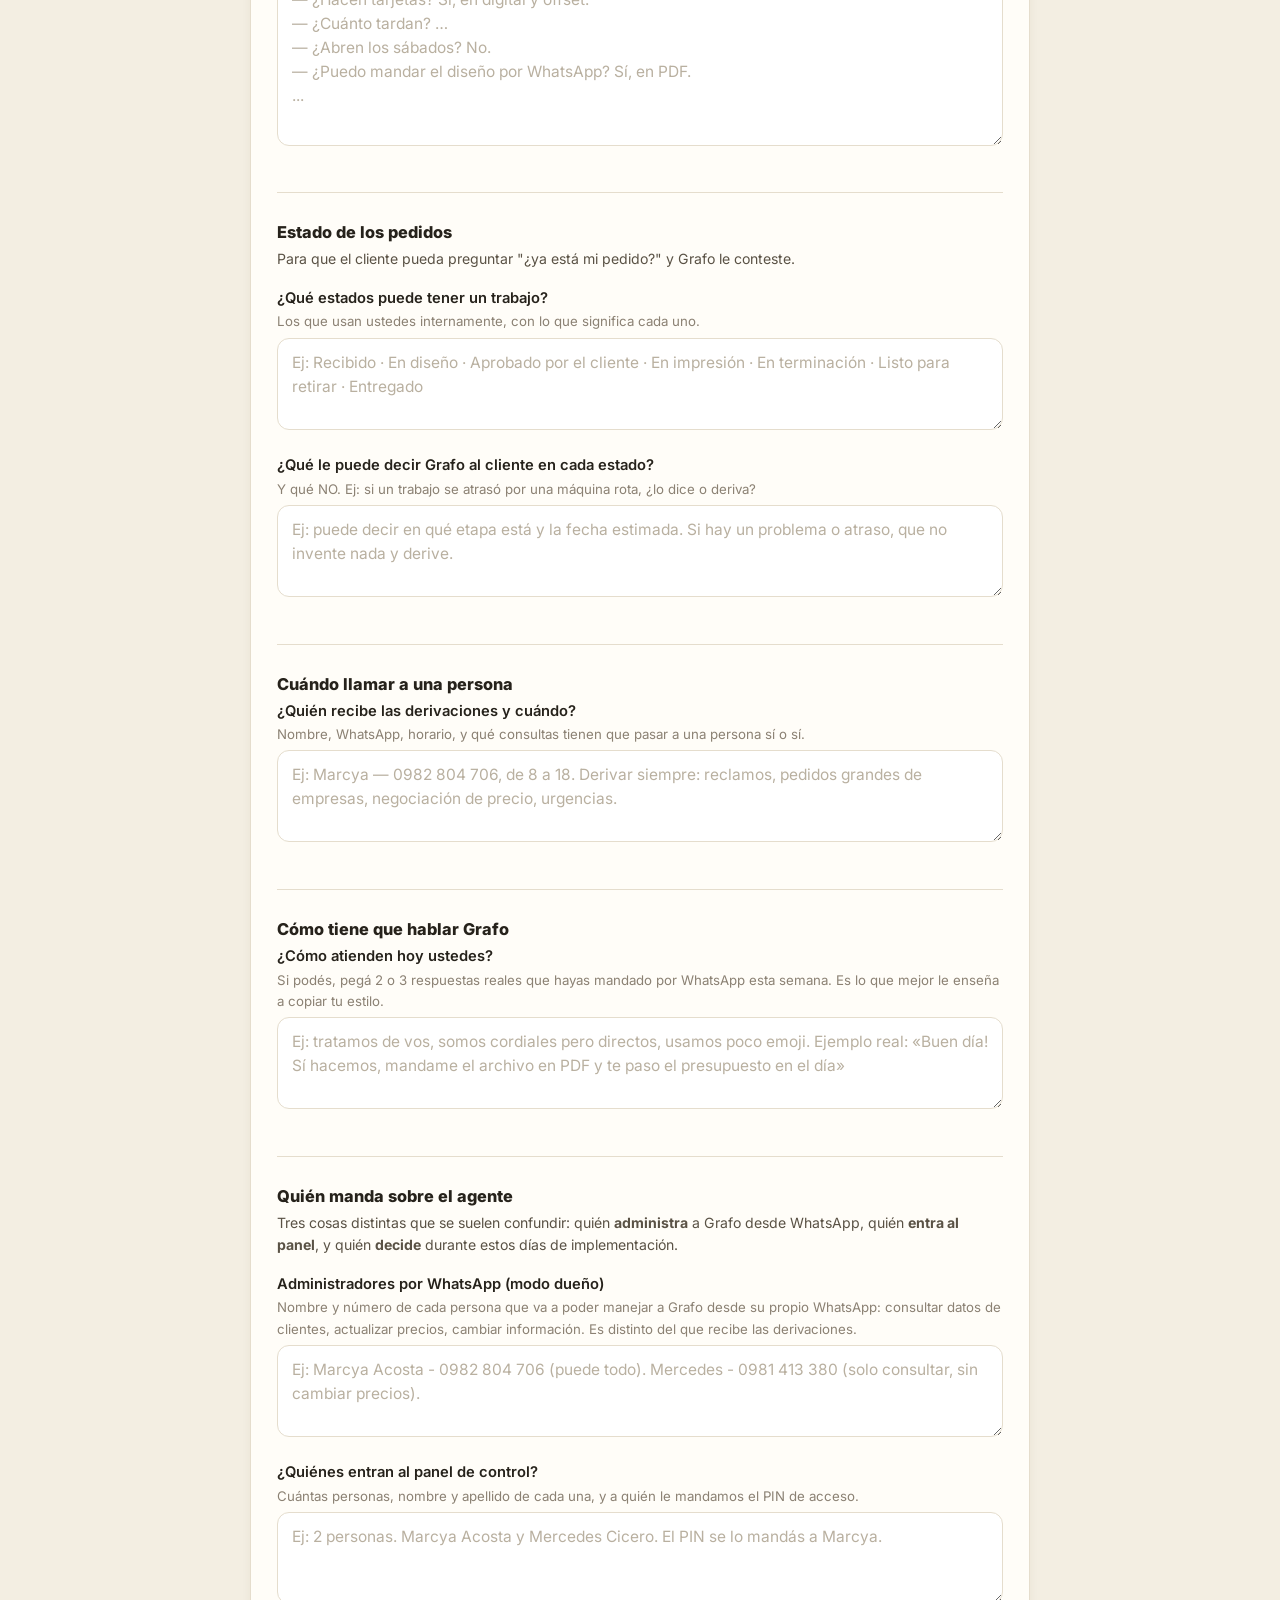
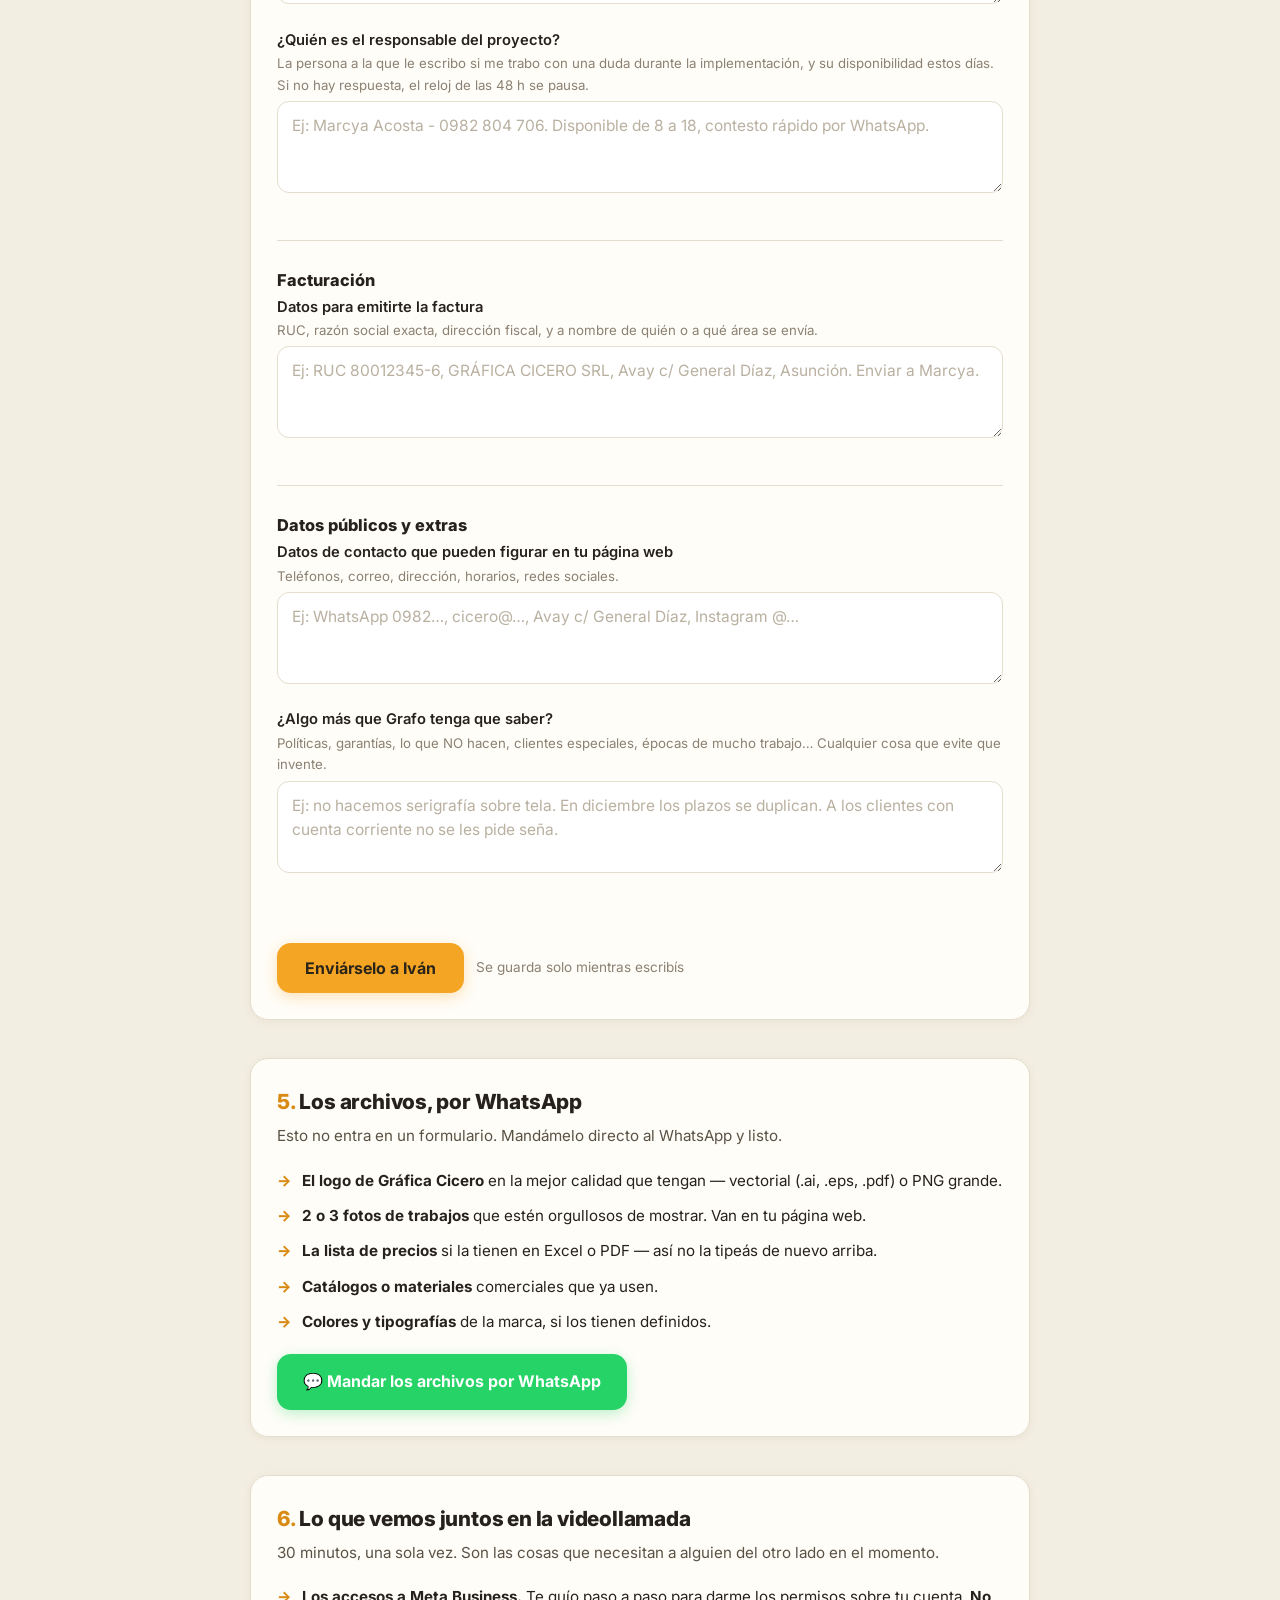
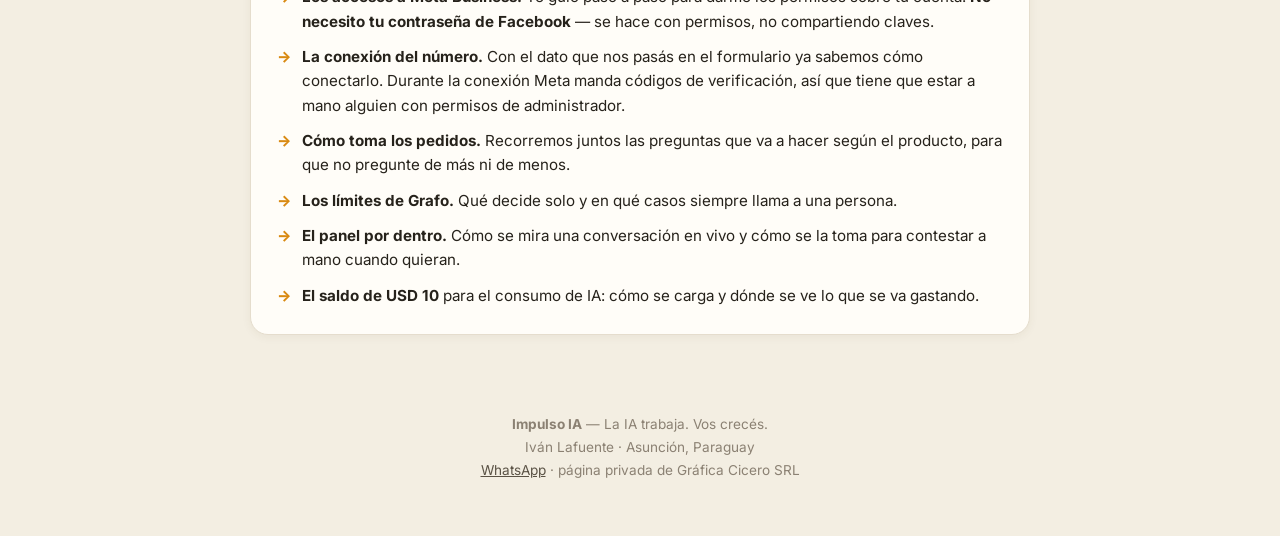
==== commit f463aef9: "feat: formulario de Cicero al PDF actualizado (secciones 8 a 13) El PDF de puesta en marcha del 03/0" ====
--- a/cicero-f84e6c615624/index.html
+++ b/cicero-f84e6c615624/index.html
@@ -188,9 +188,10 @@
       </div>
 
       <div class="aviso">
-        El consumo de la API de IA (estimado <b>USD 5 a 10 por mes</b> para 10–30 clientes por día)
-        va aparte del mensual y se cobra según el uso real. Lo vas a poder ver día por día
-        desde tu panel de control.
+        <b>El consumo de IA funciona con saldo, aparte del mensual.</b> Entregás un saldo inicial
+        de <b>USD 10</b> y se va descontando solo según el uso real del agente; cuando se agota,
+        se pide una carga nueva de USD 10. Nosotros lo administramos y lo abonamos por cuenta de
+        ustedes, y vos ves el consumo y su costo día por día desde tu panel de control.
       </div>
     </div>
   </section>
@@ -225,6 +226,12 @@
               pago hecho y toda la información en mano.</div>
           </div>
         </div>
+      </div>
+      <div class="aviso">
+        <b>Una aclaración sobre el plazo:</b> el reloj de las 48 h se pausa mientras falte
+        información, falte una validación o no haya respuesta de la persona responsable del
+        proyecto, y vuelve a correr cuando se resuelve. No es una penalidad: es para que el
+        plazo dependa de lo que sí podemos controlar.
       </div>
     </div>
   </section>
@@ -258,7 +265,7 @@
     <div class="barra">
       <div class="wrap">
         <div class="prog"><i id="progBar"></i></div>
-        <div class="prog-txt"><span id="progTxt">0</span> de 15</div>
+        <div class="prog-txt"><span id="progTxt">0</span> de <span id="progTotal">–</span></div>
       </div>
     </div>
 
@@ -296,6 +303,20 @@
         </fieldset>
 
         <fieldset>
+          <legend>El número del agente <span class="clave">Clave</span></legend>
+          <p class="fs-sub">Esto define cuándo podemos arrancar con Meta. Si lo dejás para
+            después, el plazo no corre.</p>
+          <div class="campo">
+            <label for="numero_agente">¿Qué número va a usar Grafo, y hoy está en uso?
+              <span class="hint">Decinos el número definitivo y si ese número <b>ya se está
+              usando</b> en WhatsApp normal o WhatsApp Business. No es un problema que esté en
+              uso — pero necesitamos saberlo antes de tocar nada, porque cambia la forma de
+              conectarlo. Enterarnos en el momento es lo que genera demoras.</span></label>
+            <textarea id="numero_agente" name="numero_agente" placeholder="Ej: 0982 804 706. Hoy lo usamos con WhatsApp Business normal, es el que está en las tarjetas.&#10;O: vamos a sacar una línea nueva, todavía no la tenemos."></textarea>
+          </div>
+        </fieldset>
+
+        <fieldset>
           <legend>Productos y precios <span class="clave">Clave</span></legend>
           <p class="fs-sub">Lo más importante de todo. Sin esto Grafo toma el pedido pero no cotiza.</p>
           <div class="campo">
@@ -374,6 +395,43 @@
             <label for="tono">¿Cómo atienden hoy ustedes?
               <span class="hint">Si podés, pegá 2 o 3 respuestas reales que hayas mandado por WhatsApp esta semana. Es lo que mejor le enseña a copiar tu estilo.</span></label>
             <textarea id="tono" name="tono" placeholder="Ej: tratamos de vos, somos cordiales pero directos, usamos poco emoji. Ejemplo real: «Buen día! Sí hacemos, mandame el archivo en PDF y te paso el presupuesto en el día»"></textarea>
+          </div>
+        </fieldset>
+
+        <fieldset>
+          <legend>Quién manda sobre el agente</legend>
+          <p class="fs-sub">Tres cosas distintas que se suelen confundir: quién <b>administra</b>
+            a Grafo desde WhatsApp, quién <b>entra al panel</b>, y quién <b>decide</b> durante
+            estos días de implementación.</p>
+          <div class="campo">
+            <label for="admins">Administradores por WhatsApp (modo dueño)
+              <span class="hint">Nombre y número de cada persona que va a poder manejar a Grafo
+                desde su propio WhatsApp: consultar datos de clientes, actualizar precios,
+                cambiar información. Es distinto del que recibe las derivaciones.</span></label>
+            <textarea id="admins" name="admins" placeholder="Ej: Marcya Acosta - 0982 804 706 (puede todo). Mercedes - 0981 413 380 (solo consultar, sin cambiar precios)."></textarea>
+          </div>
+          <div class="campo">
+            <label for="panel">¿Quiénes entran al panel de control?
+              <span class="hint">Cuántas personas, nombre y apellido de cada una, y a quién le
+                mandamos el PIN de acceso.</span></label>
+            <textarea id="panel" name="panel" placeholder="Ej: 2 personas. Marcya Acosta y Mercedes Cicero. El PIN se lo mandás a Marcya."></textarea>
+          </div>
+          <div class="campo">
+            <label for="responsable">¿Quién es el responsable del proyecto?
+              <span class="hint">La persona a la que le escribo si me trabo con una duda durante
+                la implementación, y su disponibilidad estos días. Si no hay respuesta, el
+                reloj de las 48 h se pausa.</span></label>
+            <textarea id="responsable" name="responsable" placeholder="Ej: Marcya Acosta - 0982 804 706. Disponible de 8 a 18, contesto rápido por WhatsApp."></textarea>
+          </div>
+        </fieldset>
+
+        <fieldset>
+          <legend>Facturación</legend>
+          <div class="campo">
+            <label for="facturacion">Datos para emitirte la factura
+              <span class="hint">RUC, razón social exacta, dirección fiscal, y a nombre de quién
+                o a qué área se envía.</span></label>
+            <textarea id="facturacion" name="facturacion" placeholder="Ej: RUC 80012345-6, GRÁFICA CICERO SRL, Avay c/ General Díaz, Asunción. Enviar a Marcya."></textarea>
           </div>
         </fieldset>
 
@@ -426,12 +484,15 @@
       <ul class="lista">
         <li><span class="b">→</span><span><b>Los accesos a Meta Business.</b> Te guío paso a paso para darme los permisos sobre tu cuenta.
           <b>No necesito tu contraseña de Facebook</b> — se hace con permisos, no compartiendo claves.</span></li>
-        <li><span class="b">→</span><span><b>El número de WhatsApp del agente.</b> Definimos cuál usan y conectamos el número.
-          Durante la conexión Meta manda códigos de verificación, así que tiene que estar a mano alguien con permisos de administrador.</span></li>
+        <li><span class="b">→</span><span><b>La conexión del número.</b> Con el dato que nos pasás en el formulario ya sabemos
+          cómo conectarlo. Durante la conexión Meta manda códigos de verificación, así que tiene que estar
+          a mano alguien con permisos de administrador.</span></li>
         <li><span class="b">→</span><span><b>Cómo toma los pedidos.</b> Recorremos juntos las preguntas que va a hacer según el producto,
           para que no pregunte de más ni de menos.</span></li>
         <li><span class="b">→</span><span><b>Los límites de Grafo.</b> Qué decide solo y en qué casos siempre llama a una persona.</span></li>
-        <li><span class="b">→</span><span><b>Quién del equipo entra al panel</b> y cómo se toma una conversación cuando quieran contestar a mano.</span></li>
+        <li><span class="b">→</span><span><b>El panel por dentro.</b> Cómo se mira una conversación en vivo y cómo se la toma
+          para contestar a mano cuando quieran.</span></li>
+        <li><span class="b">→</span><span><b>El saldo de USD 10</b> para el consumo de IA: cómo se carga y dónde se ve lo que se va gastando.</span></li>
       </ul>
     </div>
   </section>
@@ -491,6 +552,9 @@
   var barra = document.getElementById("progBar");
   var txt   = document.getElementById("progTxt");
   var TOTAL = campos.length;
+  // El total sale de los campos que existen: si mañana se agrega o se saca una
+  // pregunta, el contador no queda mintiendo.
+  document.getElementById("progTotal").textContent = TOTAL;
 
   function progreso(){
     var hechos = campos.filter(function(c){ return c.value.trim() !== ""; }).length;
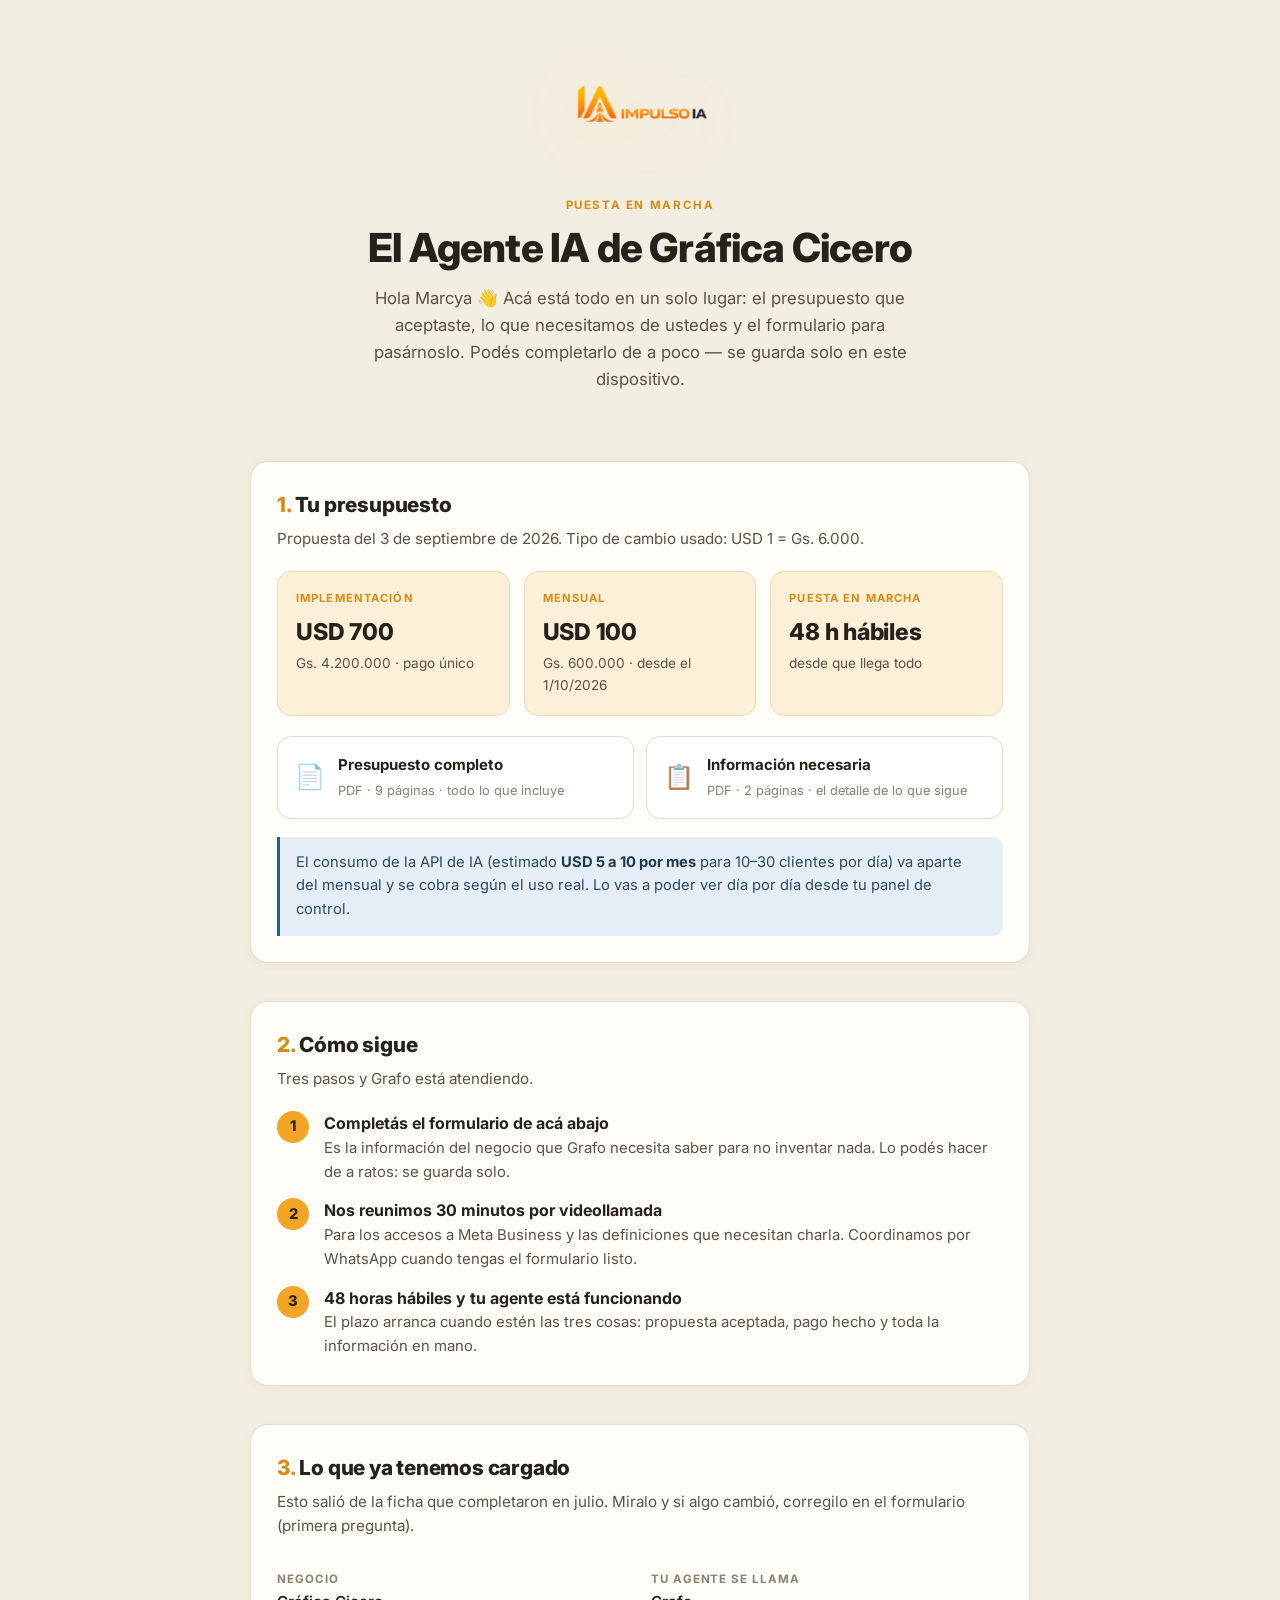
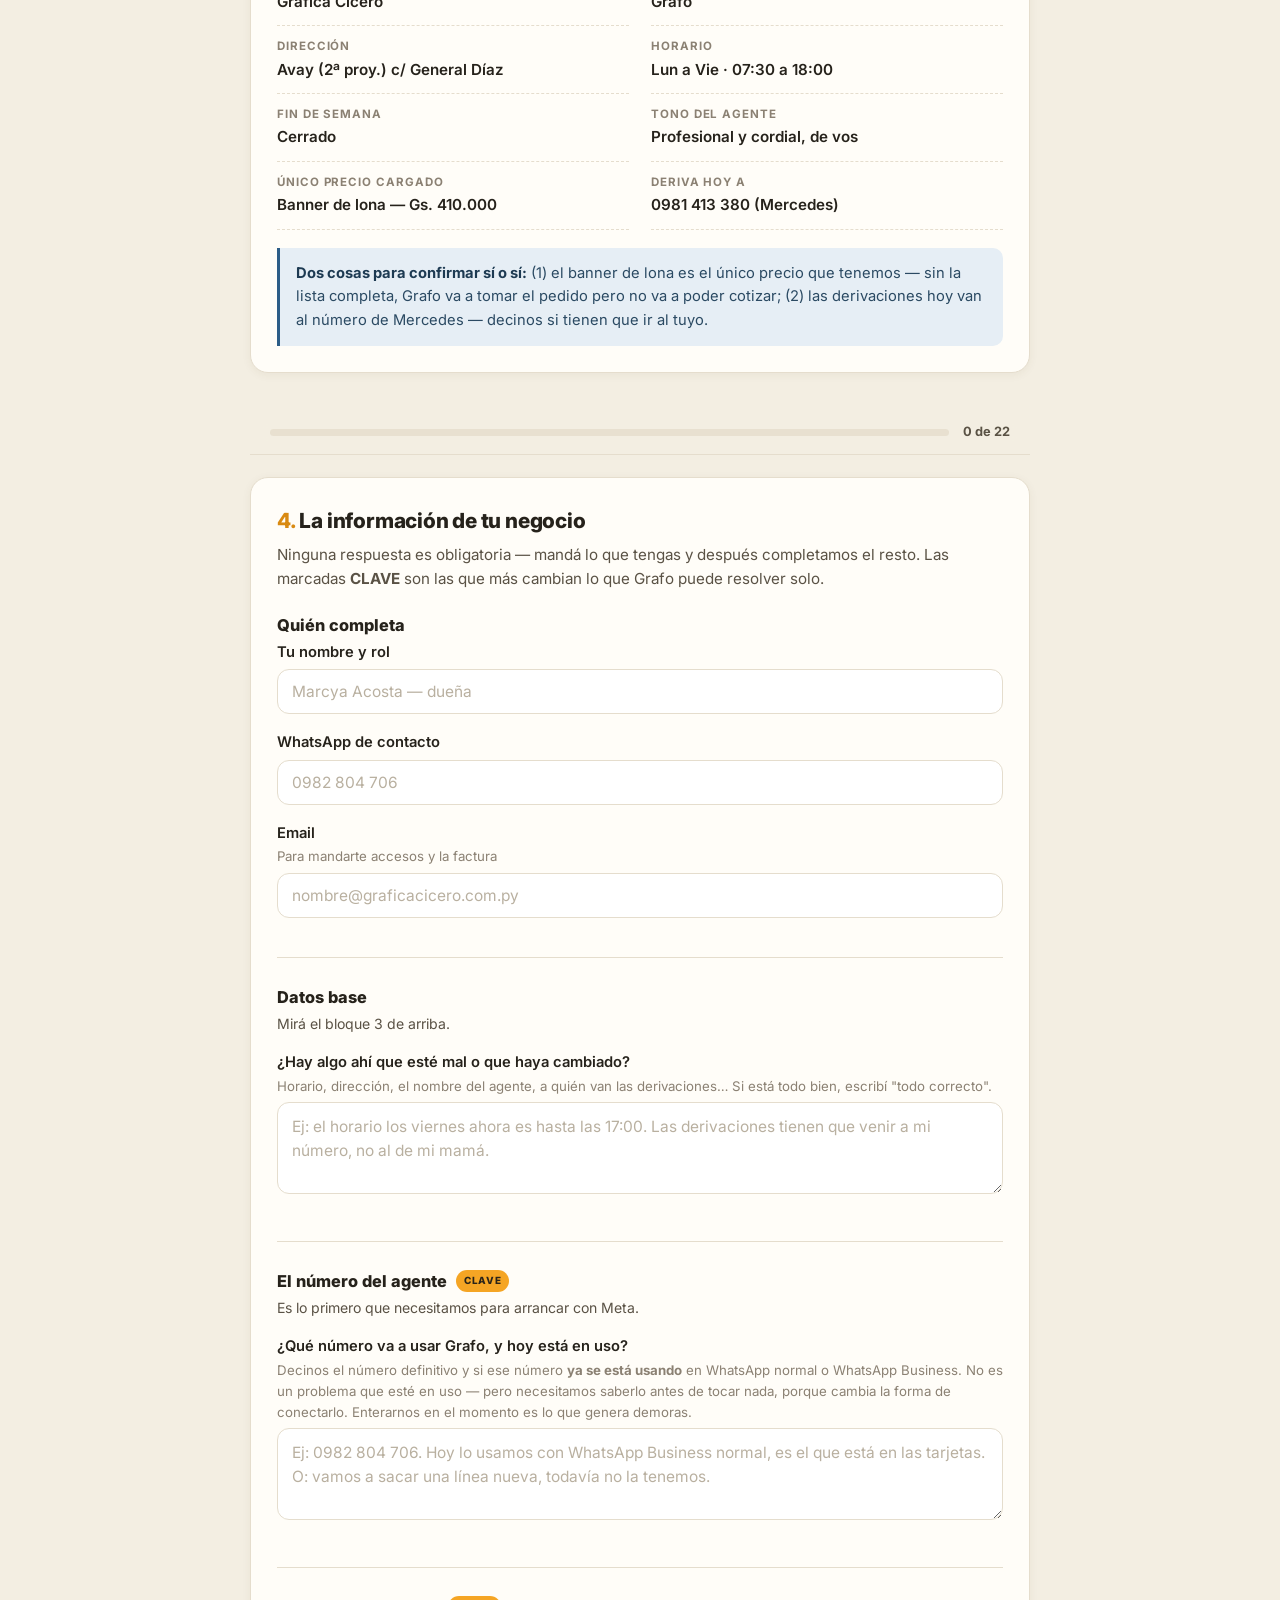
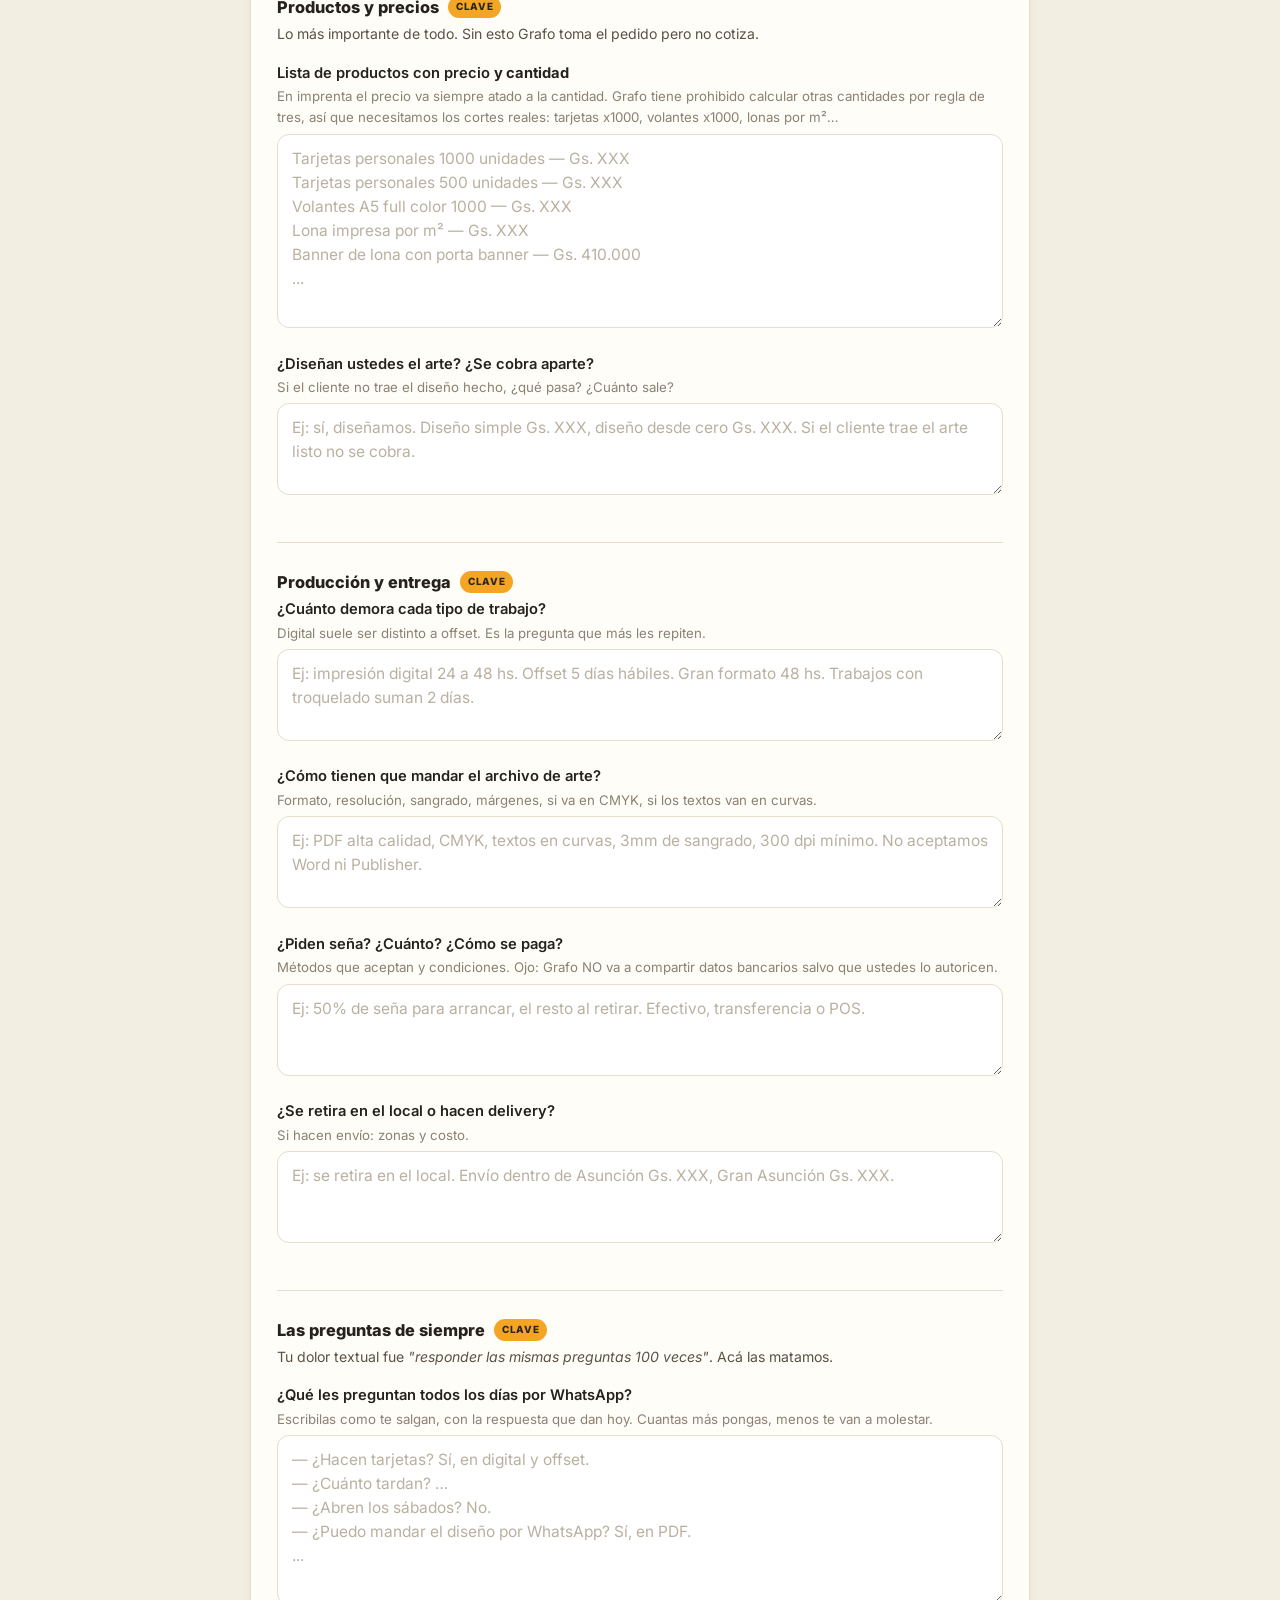
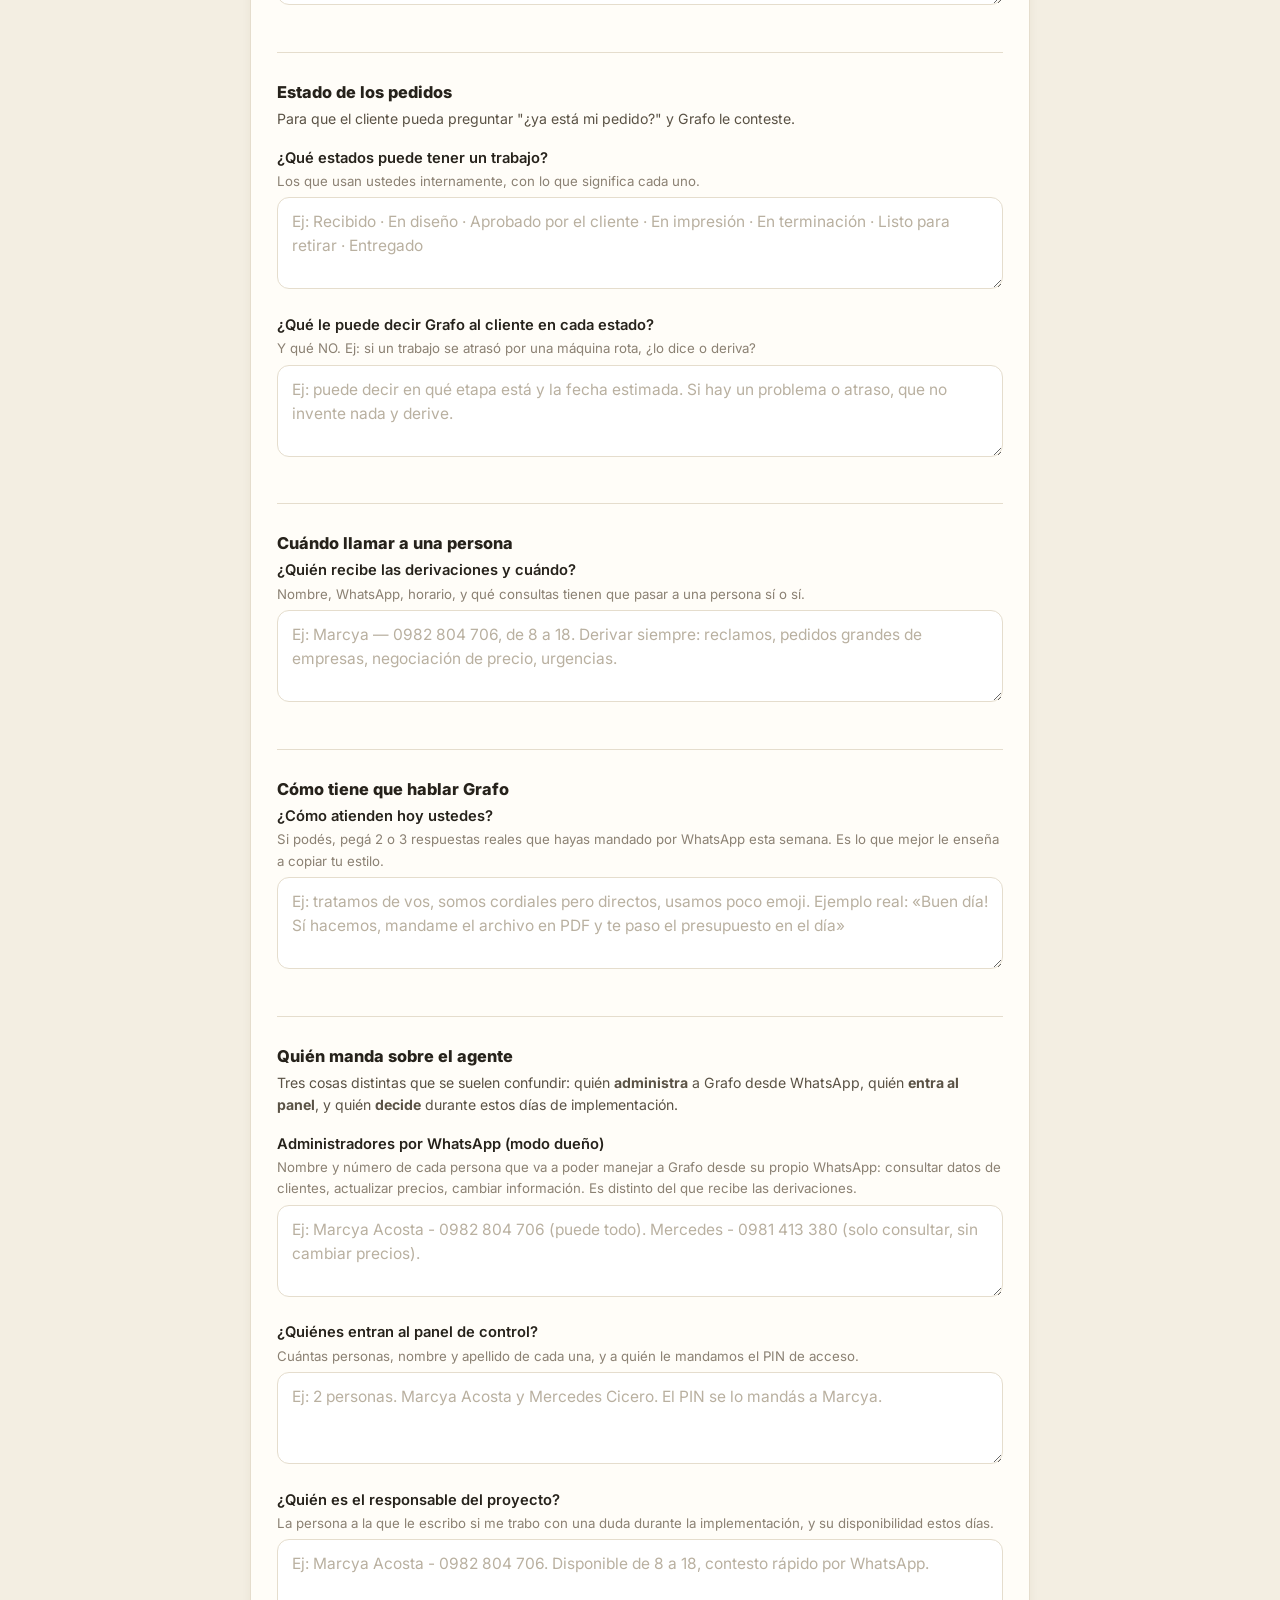
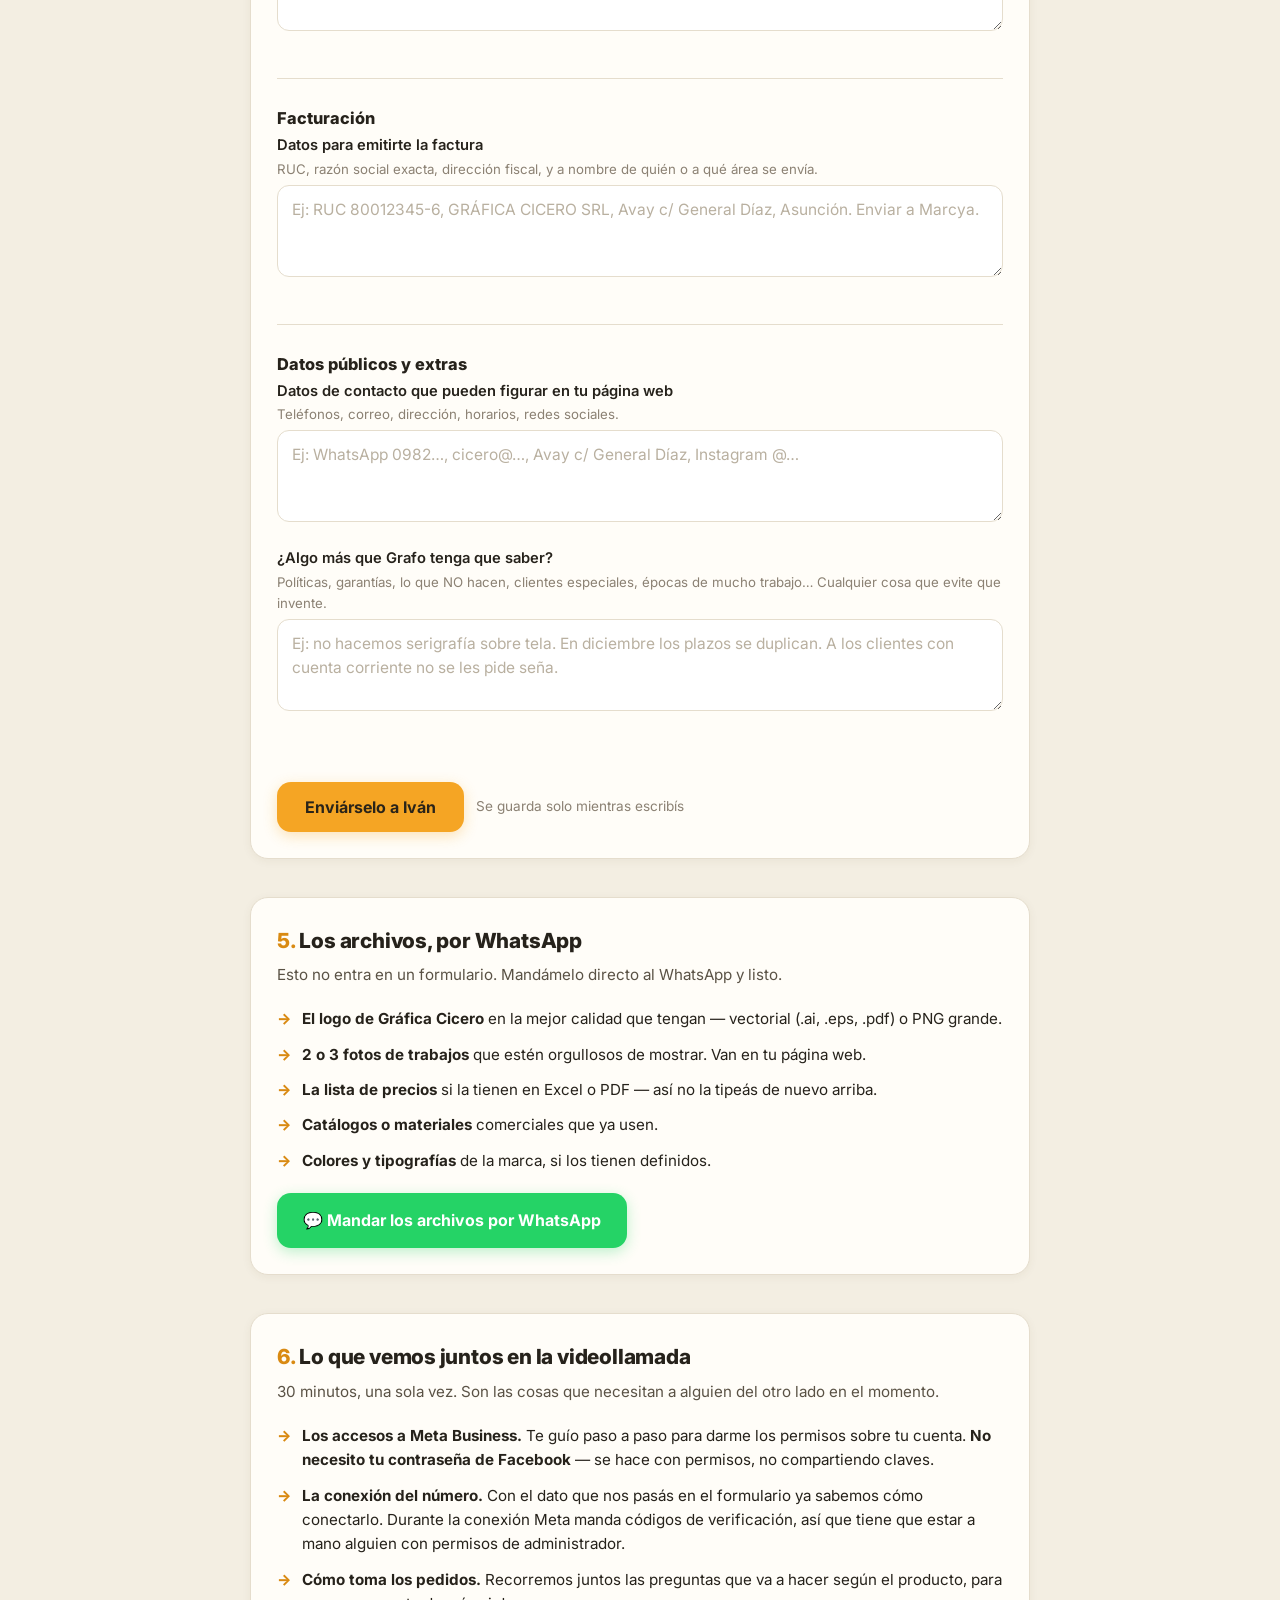
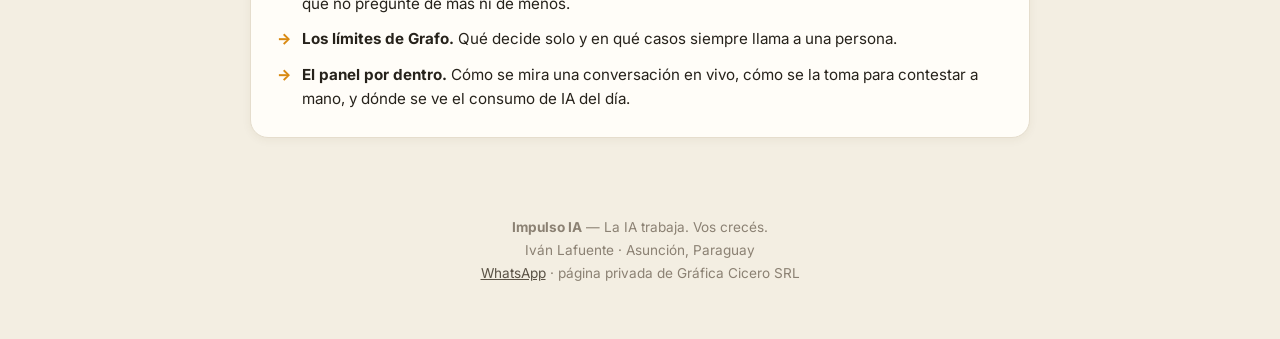
==== commit 592c2106: "fix: sacar de la landing el saldo de API y la letra chica del plazo Dos cosas que podian generar mal" ====
--- a/cicero-f84e6c615624/index.html
+++ b/cicero-f84e6c615624/index.html
@@ -187,11 +187,13 @@
         </a>
       </div>
 
+      <!-- La modalidad de pago del consumo de API (saldo prepago) NO va escrita acá:
+           es una condición que no estaba en el presupuesto que aceptaron, Iván la
+           explica en persona y se la reserva para negociar. Acá solo lo ya acordado. -->
       <div class="aviso">
-        <b>El consumo de IA funciona con saldo, aparte del mensual.</b> Entregás un saldo inicial
-        de <b>USD 10</b> y se va descontando solo según el uso real del agente; cuando se agota,
-        se pide una carga nueva de USD 10. Nosotros lo administramos y lo abonamos por cuenta de
-        ustedes, y vos ves el consumo y su costo día por día desde tu panel de control.
+        El consumo de la API de IA (estimado <b>USD 5 a 10 por mes</b> para 10–30 clientes
+        por día) va aparte del mensual y se cobra según el uso real. Lo vas a poder ver
+        día por día desde tu panel de control.
       </div>
     </div>
   </section>
@@ -226,12 +228,6 @@
               pago hecho y toda la información en mano.</div>
           </div>
         </div>
-      </div>
-      <div class="aviso">
-        <b>Una aclaración sobre el plazo:</b> el reloj de las 48 h se pausa mientras falte
-        información, falte una validación o no haya respuesta de la persona responsable del
-        proyecto, y vuelve a correr cuando se resuelve. No es una penalidad: es para que el
-        plazo dependa de lo que sí podemos controlar.
       </div>
     </div>
   </section>
@@ -304,8 +300,7 @@
 
         <fieldset>
           <legend>El número del agente <span class="clave">Clave</span></legend>
-          <p class="fs-sub">Esto define cuándo podemos arrancar con Meta. Si lo dejás para
-            después, el plazo no corre.</p>
+          <p class="fs-sub">Es lo primero que necesitamos para arrancar con Meta.</p>
           <div class="campo">
             <label for="numero_agente">¿Qué número va a usar Grafo, y hoy está en uso?
               <span class="hint">Decinos el número definitivo y si ese número <b>ya se está
@@ -419,8 +414,7 @@
           <div class="campo">
             <label for="responsable">¿Quién es el responsable del proyecto?
               <span class="hint">La persona a la que le escribo si me trabo con una duda durante
-                la implementación, y su disponibilidad estos días. Si no hay respuesta, el
-                reloj de las 48 h se pausa.</span></label>
+                la implementación, y su disponibilidad estos días.</span></label>
             <textarea id="responsable" name="responsable" placeholder="Ej: Marcya Acosta - 0982 804 706. Disponible de 8 a 18, contesto rápido por WhatsApp."></textarea>
           </div>
         </fieldset>
@@ -490,9 +484,8 @@
         <li><span class="b">→</span><span><b>Cómo toma los pedidos.</b> Recorremos juntos las preguntas que va a hacer según el producto,
           para que no pregunte de más ni de menos.</span></li>
         <li><span class="b">→</span><span><b>Los límites de Grafo.</b> Qué decide solo y en qué casos siempre llama a una persona.</span></li>
-        <li><span class="b">→</span><span><b>El panel por dentro.</b> Cómo se mira una conversación en vivo y cómo se la toma
-          para contestar a mano cuando quieran.</span></li>
-        <li><span class="b">→</span><span><b>El saldo de USD 10</b> para el consumo de IA: cómo se carga y dónde se ve lo que se va gastando.</span></li>
+        <li><span class="b">→</span><span><b>El panel por dentro.</b> Cómo se mira una conversación en vivo, cómo se la toma
+          para contestar a mano, y dónde se ve el consumo de IA del día.</span></li>
       </ul>
     </div>
   </section>
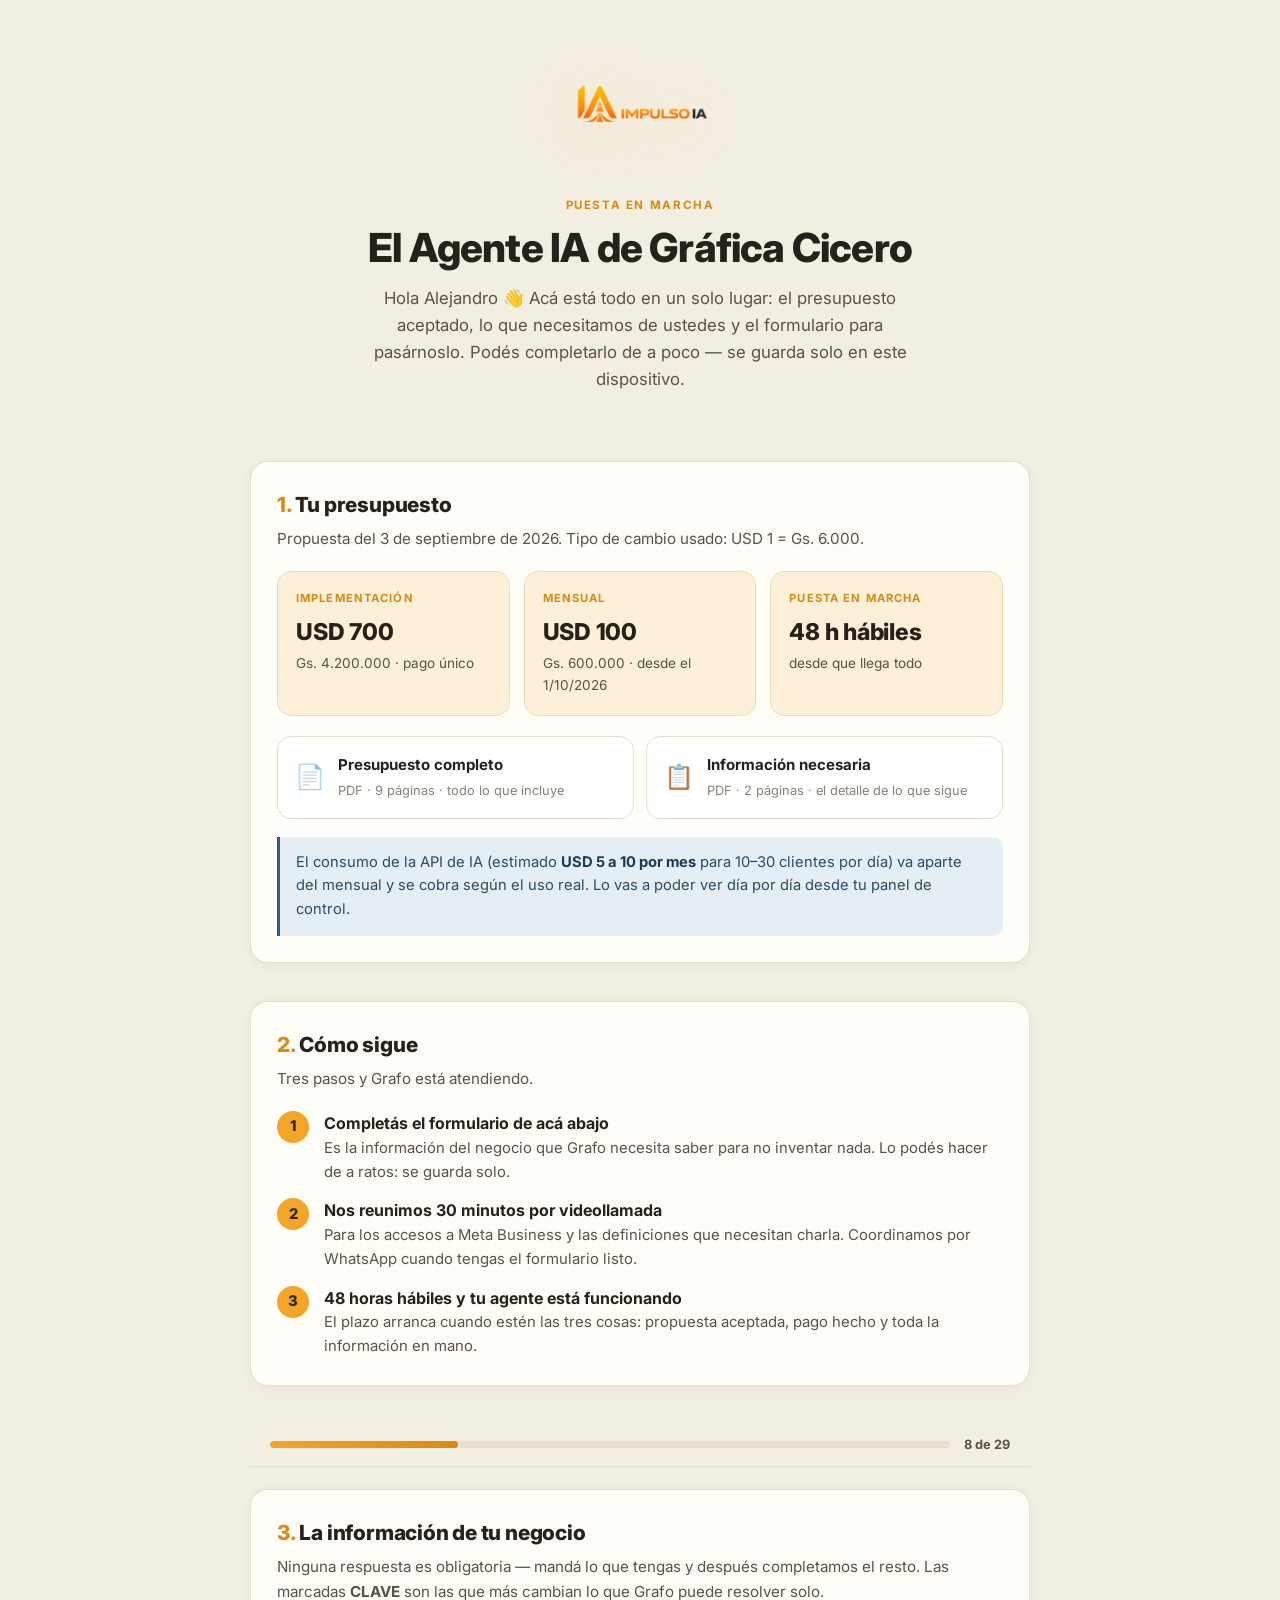
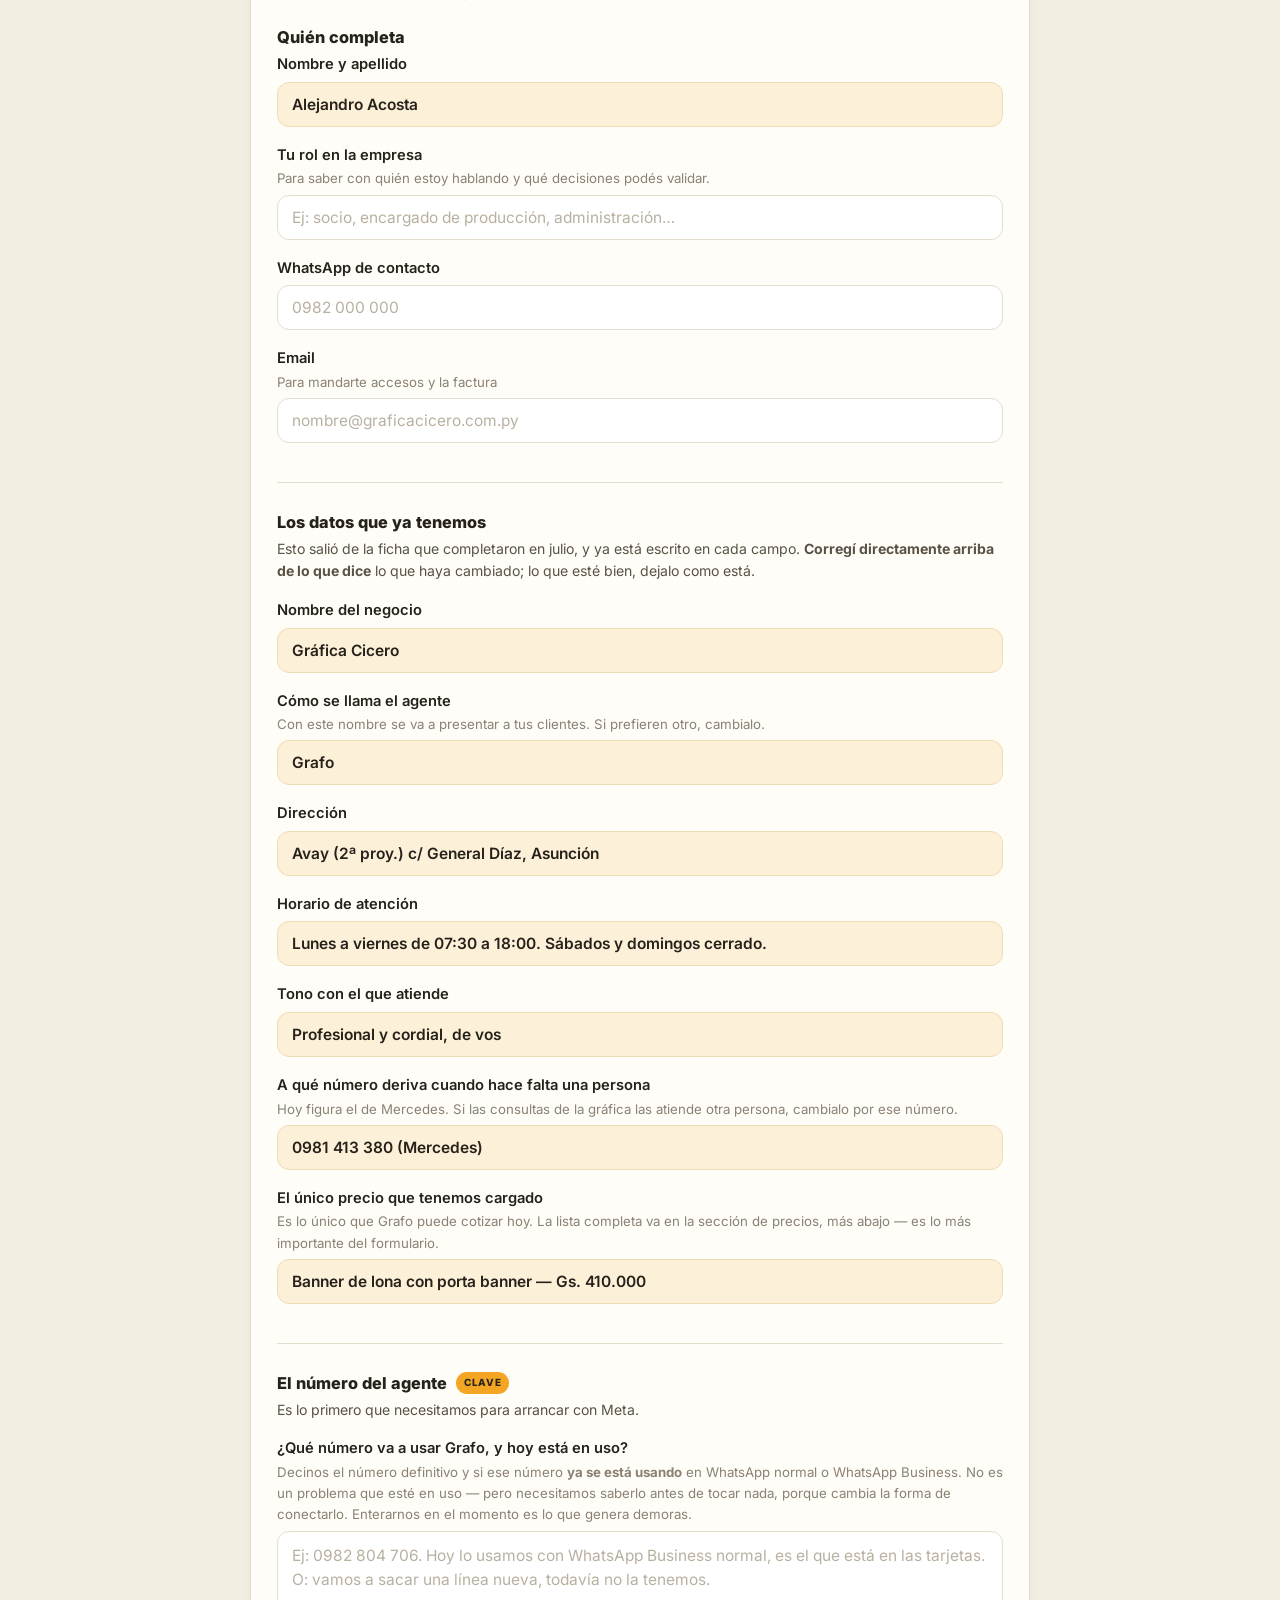
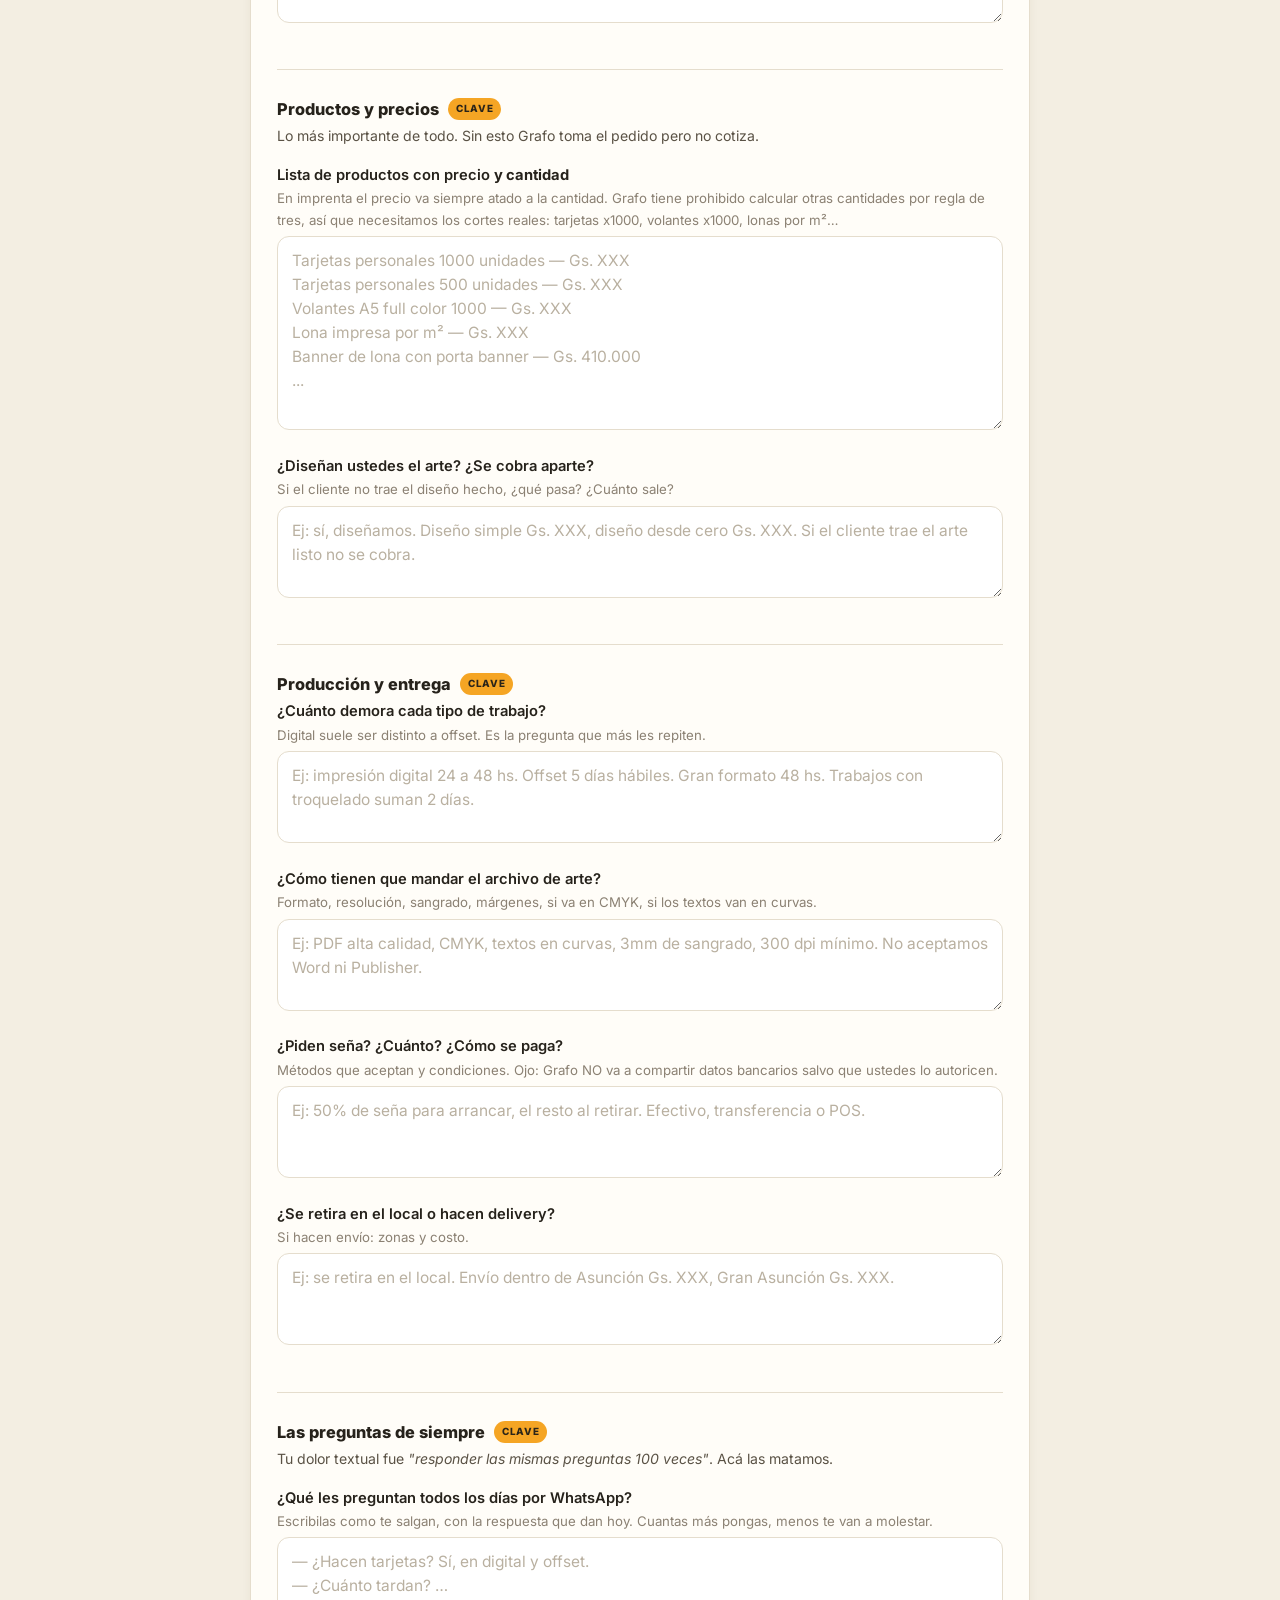
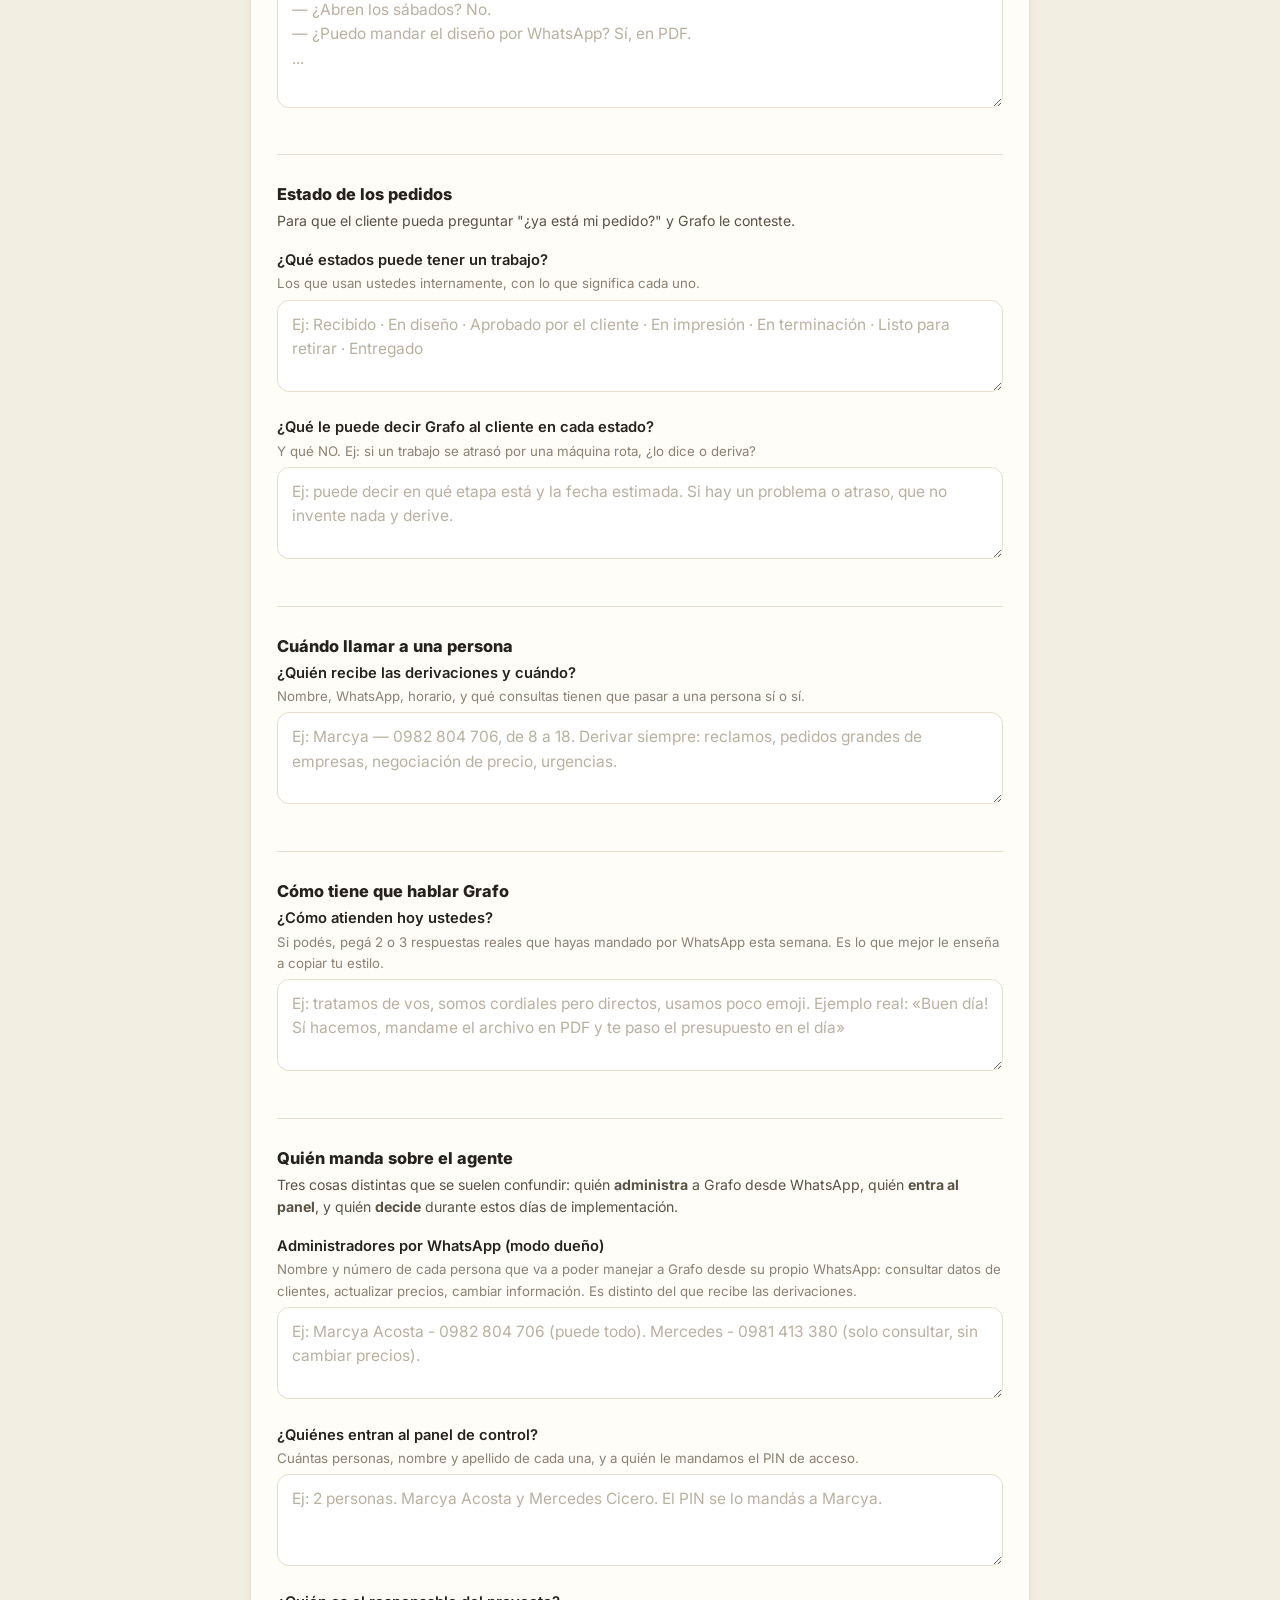
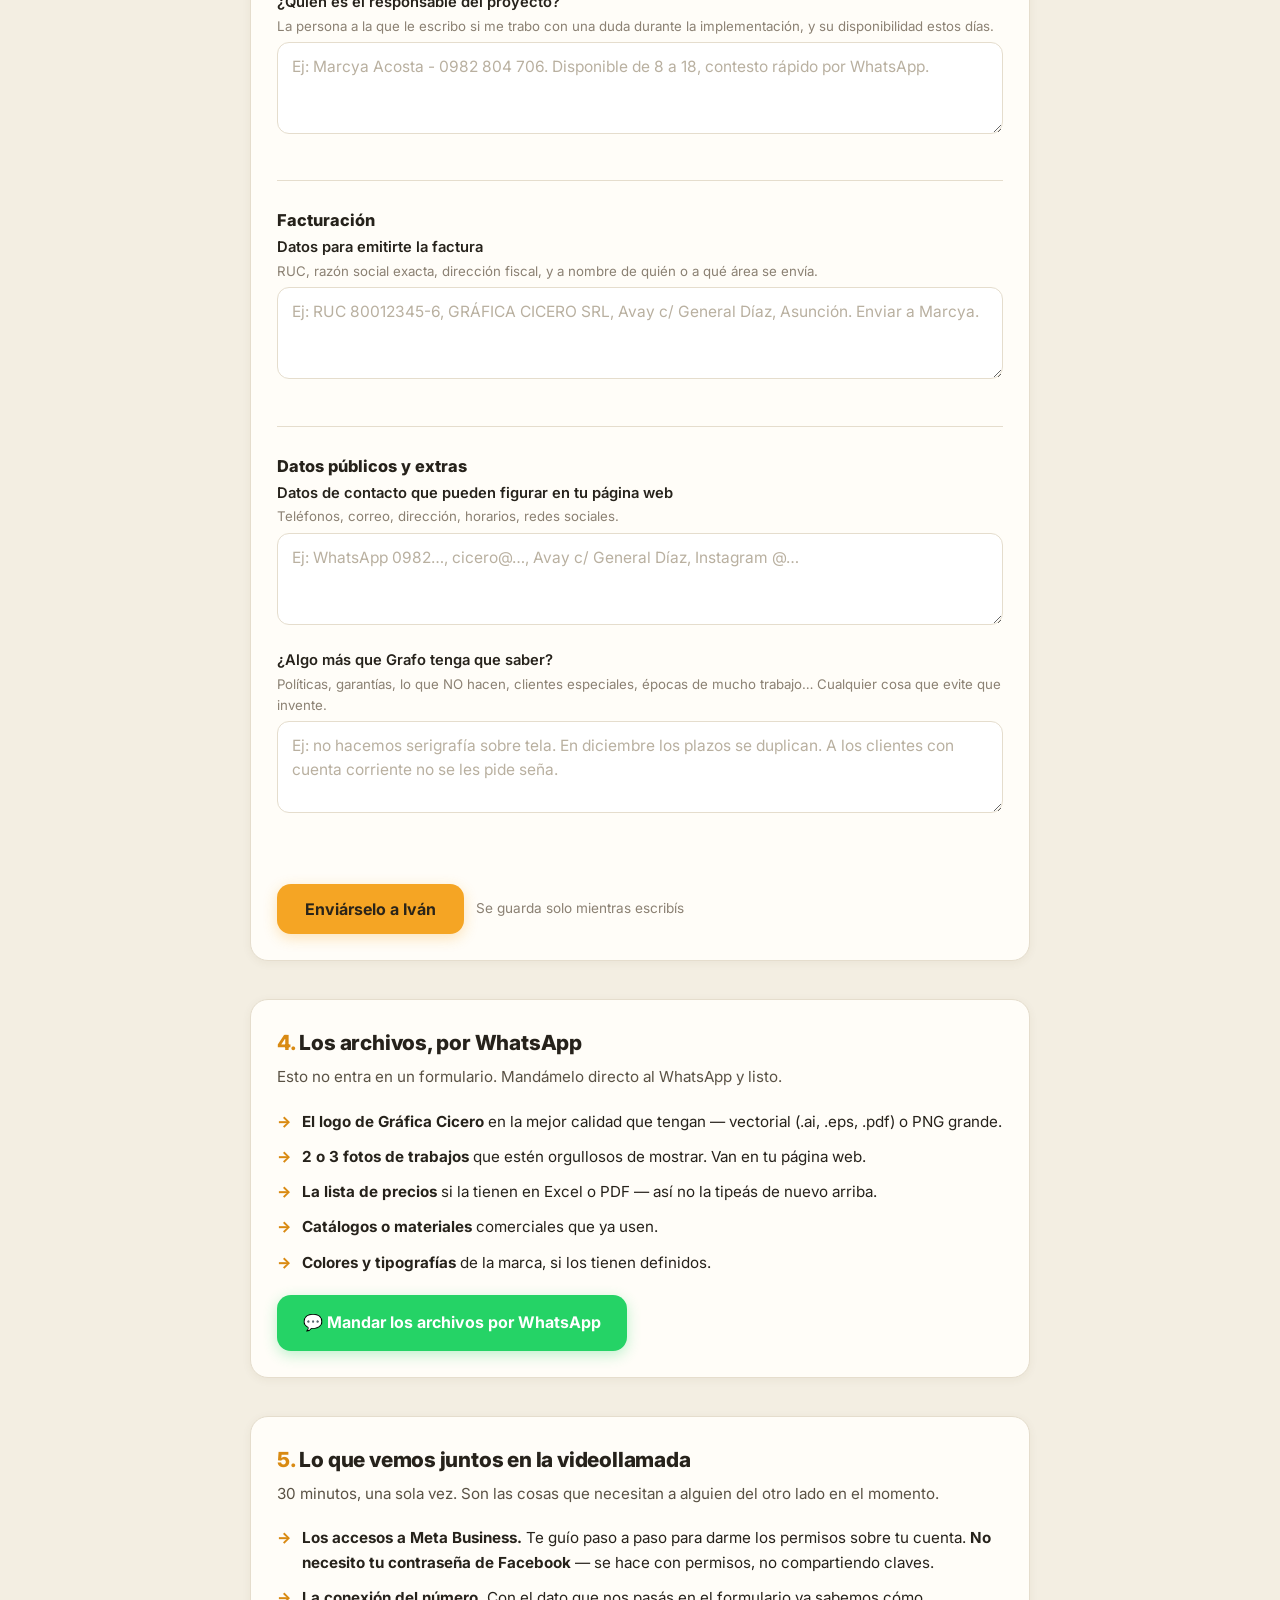
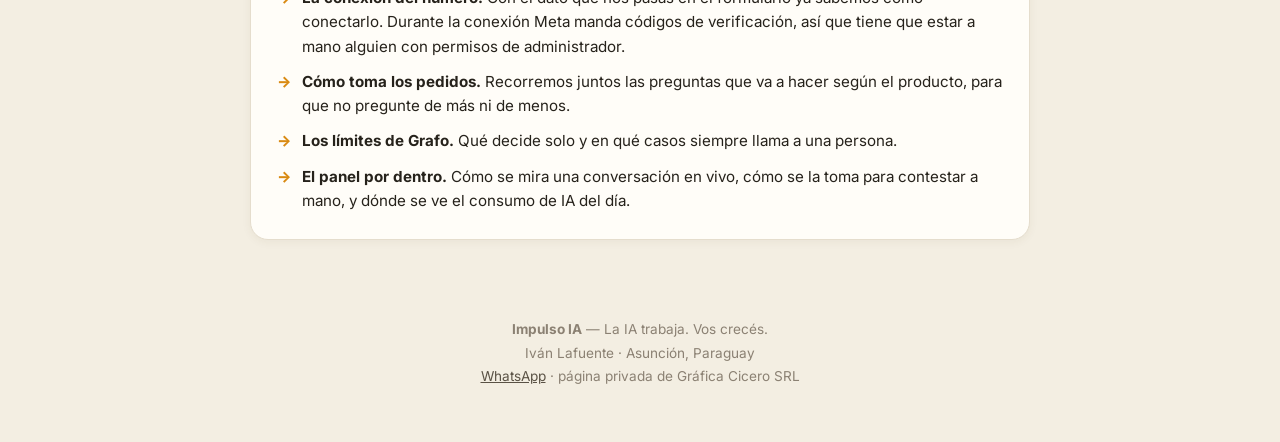
==== commit a49dc428: "feat: los datos que ya tenemos van editables dentro del formulario Antes estaban en un bloque aparte" ====
--- a/cicero-f84e6c615624/index.html
+++ b/cicero-f84e6c615624/index.html
@@ -103,6 +103,10 @@
   input:focus,textarea:focus{outline:none;border-color:var(--amber);box-shadow:0 0 0 3px rgba(245,165,36,.15)}
   textarea{resize:vertical;min-height:92px;line-height:1.55}
   ::placeholder{color:#b9b0a0}
+  /* Campos que ya vienen con el dato cargado: se ven distintos para que se
+     entienda de una que son para revisar y corregir, no para llenar de cero. */
+  input.precargado{background:var(--amber-soft);border-color:#f0dcb4;font-weight:600}
+  input.precargado:focus{background:#fff}
 
   .acciones{display:flex;flex-wrap:wrap;gap:12px;align-items:center;margin-top:24px}
   button{font-family:inherit;font-size:1rem;font-weight:700;border:none;border-radius:14px;
@@ -144,7 +148,7 @@
     <img src="../assets/logo-impulso.png" alt="Impulso IA">
     <div class="eyebrow">Puesta en marcha</div>
     <h1>El Agente IA de Gráfica Cicero</h1>
-    <p class="lead">Hola Marcya 👋 Acá está todo en un solo lugar: el presupuesto que aceptaste,
+    <p class="lead">Hola Alejandro 👋 Acá está todo en un solo lugar: el presupuesto aceptado,
       lo que necesitamos de ustedes y el formulario para pasárnoslo. Podés completarlo de a poco
       — se guarda solo en este dispositivo.</p>
   </div>
@@ -232,31 +236,7 @@
     </div>
   </section>
 
-  <!-- ═══ 3. LO QUE YA SABEMOS ═══ -->
-  <section>
-    <div class="card">
-      <h2><span class="num">3.</span> Lo que ya tenemos cargado</h2>
-      <p class="sub">Esto salió de la ficha que completaron en julio. Miralo y si algo cambió,
-        corregilo en el formulario (primera pregunta).</p>
-      <div class="datos">
-        <div class="dato"><div class="k">Negocio</div><div class="v">Gráfica Cicero</div></div>
-        <div class="dato"><div class="k">Tu agente se llama</div><div class="v">Grafo</div></div>
-        <div class="dato"><div class="k">Dirección</div><div class="v">Avay (2ª proy.) c/ General Díaz</div></div>
-        <div class="dato"><div class="k">Horario</div><div class="v">Lun a Vie · 07:30 a 18:00</div></div>
-        <div class="dato"><div class="k">Fin de semana</div><div class="v">Cerrado</div></div>
-        <div class="dato"><div class="k">Tono del agente</div><div class="v">Profesional y cordial, de vos</div></div>
-        <div class="dato"><div class="k">Único precio cargado</div><div class="v">Banner de lona — Gs. 410.000</div></div>
-        <div class="dato"><div class="k">Deriva hoy a</div><div class="v">0981 413 380 (Mercedes)</div></div>
-      </div>
-      <div class="aviso">
-        <b>Dos cosas para confirmar sí o sí:</b> (1) el banner de lona es el único precio que tenemos —
-        sin la lista completa, Grafo va a tomar el pedido pero no va a poder cotizar;
-        (2) las derivaciones hoy van al número de Mercedes — decinos si tienen que ir al tuyo.
-      </div>
-    </div>
-  </section>
-
-  <!-- ═══ 4. FORMULARIO ═══ -->
+  <!-- ═══ 3. FORMULARIO ═══ -->
   <section id="form">
     <div class="barra">
       <div class="wrap">
@@ -266,7 +246,7 @@
     </div>
 
     <div class="card">
-      <h2><span class="num">4.</span> La información de tu negocio</h2>
+      <h2><span class="num">3.</span> La información de tu negocio</h2>
       <p class="sub">Ninguna respuesta es obligatoria — mandá lo que tengas y después completamos el resto.
         Las marcadas <b>CLAVE</b> son las que más cambian lo que Grafo puede resolver solo.</p>
 
@@ -275,12 +255,17 @@
         <fieldset>
           <legend>Quién completa</legend>
           <div class="campo">
-            <label for="contacto">Tu nombre y rol</label>
-            <input type="text" id="contacto" name="contacto" placeholder="Marcya Acosta — dueña">
+            <label for="contacto">Nombre y apellido</label>
+            <input type="text" id="contacto" name="contacto" class="precargado" value="Alejandro Acosta">
+          </div>
+          <div class="campo">
+            <label for="rol">Tu rol en la empresa
+              <span class="hint">Para saber con quién estoy hablando y qué decisiones podés validar.</span></label>
+            <input type="text" id="rol" name="rol" placeholder="Ej: socio, encargado de producción, administración…">
           </div>
           <div class="campo">
             <label for="whatsapp">WhatsApp de contacto</label>
-            <input type="tel" id="whatsapp" name="whatsapp" placeholder="0982 804 706">
+            <input type="tel" id="whatsapp" name="whatsapp" placeholder="0982 000 000">
           </div>
           <div class="campo">
             <label for="email">Email <span class="hint">Para mandarte accesos y la factura</span></label>
@@ -289,12 +274,42 @@
         </fieldset>
 
         <fieldset>
-          <legend>Datos base</legend>
-          <p class="fs-sub">Mirá el bloque 3 de arriba.</p>
-          <div class="campo">
-            <label for="correcciones">¿Hay algo ahí que esté mal o que haya cambiado?
-              <span class="hint">Horario, dirección, el nombre del agente, a quién van las derivaciones… Si está todo bien, escribí "todo correcto".</span></label>
-            <textarea id="correcciones" name="correcciones" placeholder="Ej: el horario los viernes ahora es hasta las 17:00. Las derivaciones tienen que venir a mi número, no al de mi mamá."></textarea>
+          <legend>Los datos que ya tenemos</legend>
+          <p class="fs-sub">Esto salió de la ficha que completaron en julio, y ya está escrito
+            en cada campo. <b>Corregí directamente arriba de lo que dice</b> lo que haya cambiado;
+            lo que esté bien, dejalo como está.</p>
+          <div class="campo">
+            <label for="base_negocio">Nombre del negocio</label>
+            <input type="text" id="base_negocio" name="base_negocio" class="precargado" value="Gráfica Cicero">
+          </div>
+          <div class="campo">
+            <label for="base_agente">Cómo se llama el agente
+              <span class="hint">Con este nombre se va a presentar a tus clientes. Si prefieren otro, cambialo.</span></label>
+            <input type="text" id="base_agente" name="base_agente" class="precargado" value="Grafo">
+          </div>
+          <div class="campo">
+            <label for="base_direccion">Dirección</label>
+            <input type="text" id="base_direccion" name="base_direccion" class="precargado" value="Avay (2ª proy.) c/ General Díaz, Asunción">
+          </div>
+          <div class="campo">
+            <label for="base_horario">Horario de atención</label>
+            <input type="text" id="base_horario" name="base_horario" class="precargado" value="Lunes a viernes de 07:30 a 18:00. Sábados y domingos cerrado.">
+          </div>
+          <div class="campo">
+            <label for="base_tono">Tono con el que atiende</label>
+            <input type="text" id="base_tono" name="base_tono" class="precargado" value="Profesional y cordial, de vos">
+          </div>
+          <div class="campo">
+            <label for="base_derivacion">A qué número deriva cuando hace falta una persona
+              <span class="hint">Hoy figura el de Mercedes. Si las consultas de la gráfica las
+                atiende otra persona, cambialo por ese número.</span></label>
+            <input type="text" id="base_derivacion" name="base_derivacion" class="precargado" value="0981 413 380 (Mercedes)">
+          </div>
+          <div class="campo">
+            <label for="base_precio">El único precio que tenemos cargado
+              <span class="hint">Es lo único que Grafo puede cotizar hoy. La lista completa va
+                en la sección de precios, más abajo — es lo más importante del formulario.</span></label>
+            <input type="text" id="base_precio" name="base_precio" class="precargado" value="Banner de lona con porta banner — Gs. 410.000">
           </div>
         </fieldset>
 
@@ -452,10 +467,10 @@
     </div>
   </section>
 
-  <!-- ═══ 5. POR WHATSAPP ═══ -->
+  <!-- ═══ 4. POR WHATSAPP ═══ -->
   <section>
     <div class="card">
-      <h2><span class="num">5.</span> Los archivos, por WhatsApp</h2>
+      <h2><span class="num">4.</span> Los archivos, por WhatsApp</h2>
       <p class="sub">Esto no entra en un formulario. Mandámelo directo al WhatsApp y listo.</p>
       <ul class="lista">
         <li><span class="b">→</span><span><b>El logo de Gráfica Cicero</b> en la mejor calidad que tengan — vectorial (.ai, .eps, .pdf) o PNG grande.</span></li>
@@ -470,10 +485,10 @@
     </div>
   </section>
 
-  <!-- ═══ 6. LA REUNIÓN ═══ -->
+  <!-- ═══ 5. LA REUNIÓN ═══ -->
   <section>
     <div class="card">
-      <h2><span class="num">6.</span> Lo que vemos juntos en la videollamada</h2>
+      <h2><span class="num">5.</span> Lo que vemos juntos en la videollamada</h2>
       <p class="sub">30 minutos, una sola vez. Son las cosas que necesitan a alguien del otro lado en el momento.</p>
       <ul class="lista">
         <li><span class="b">→</span><span><b>Los accesos a Meta Business.</b> Te guío paso a paso para darme los permisos sobre tu cuenta.
